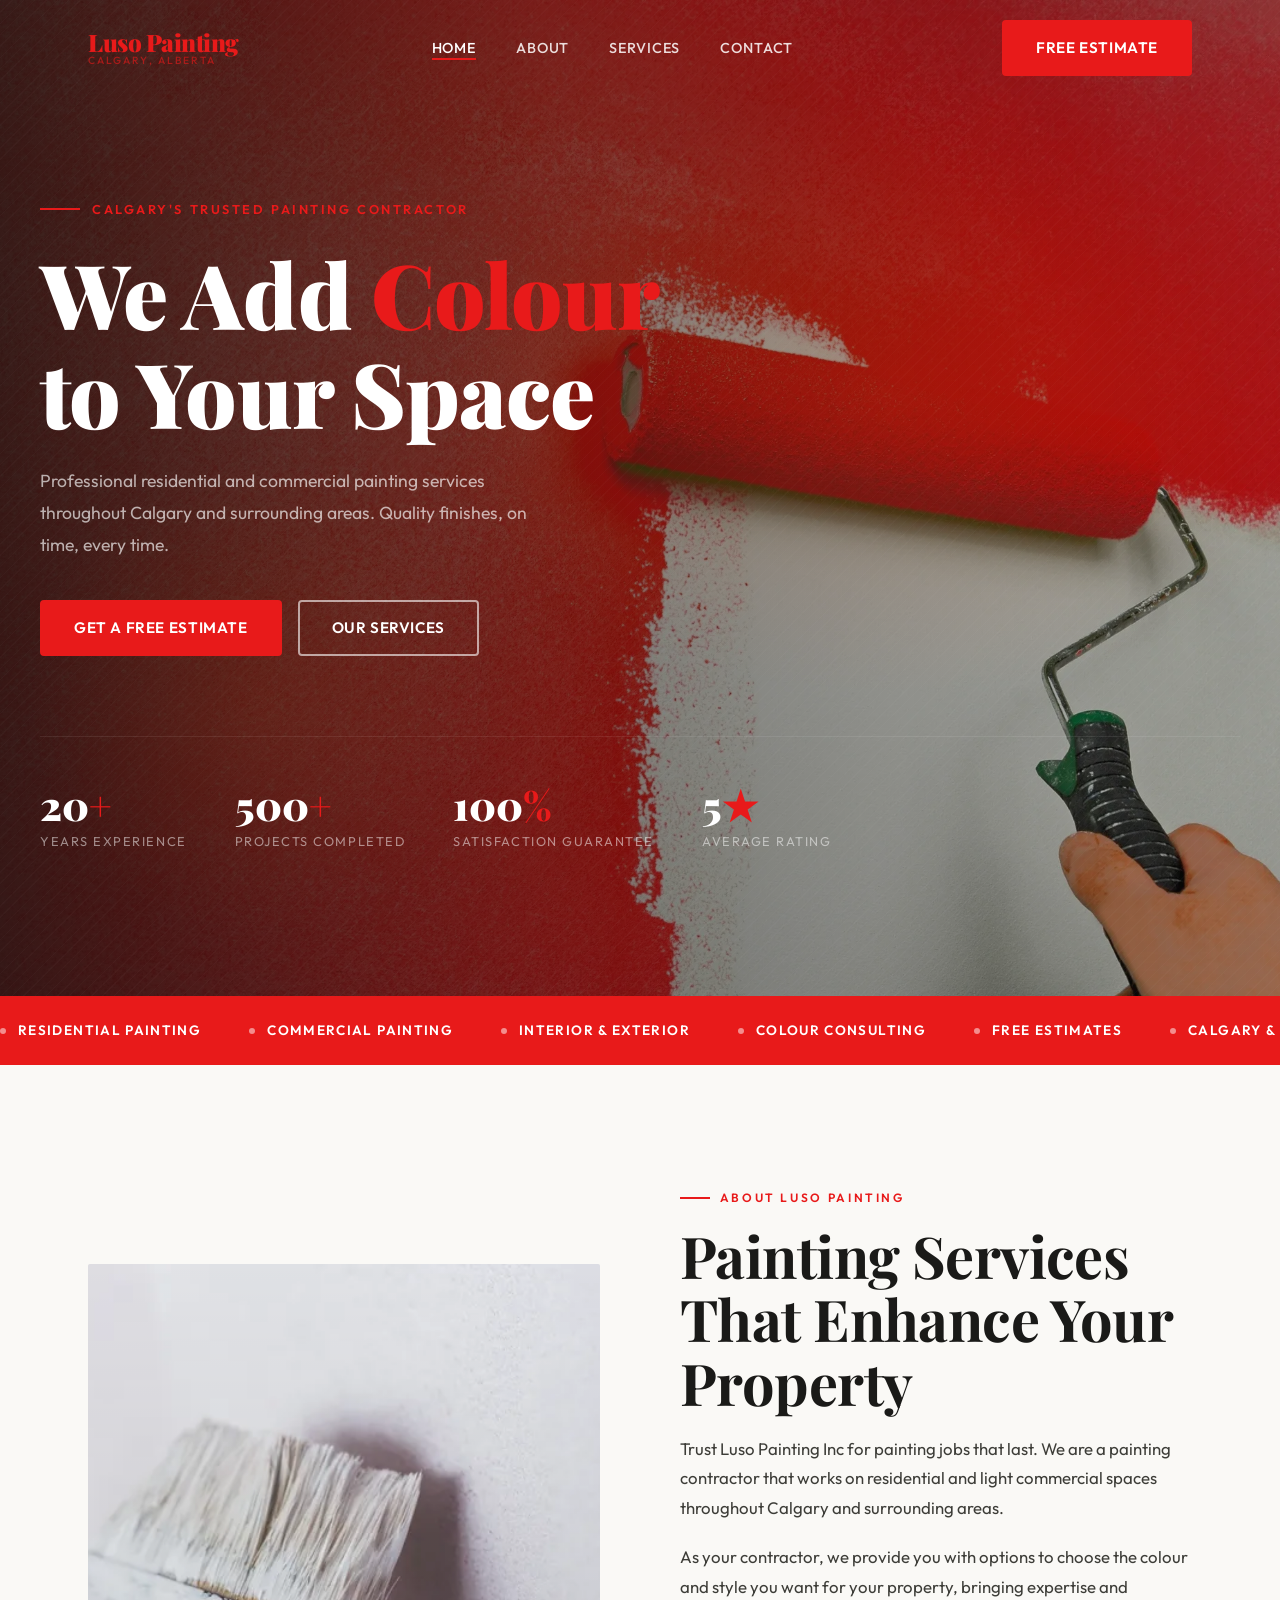
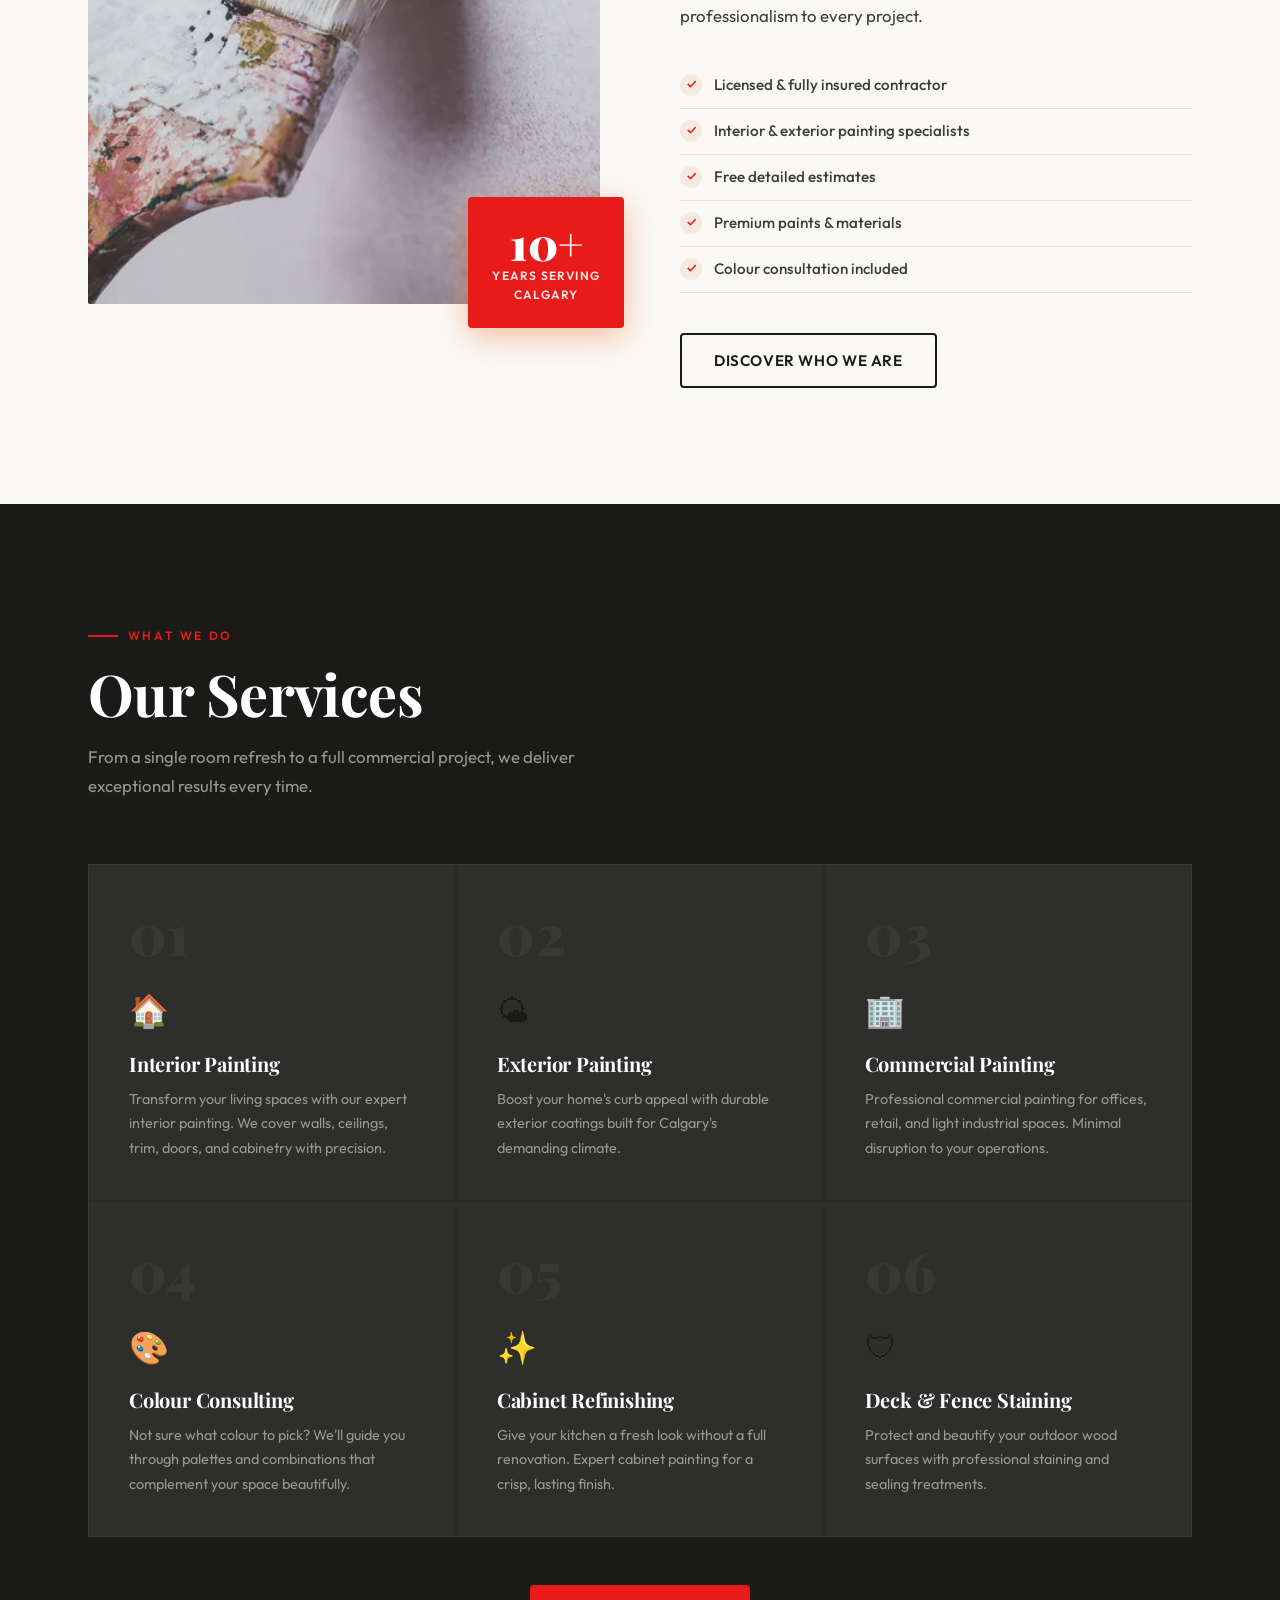
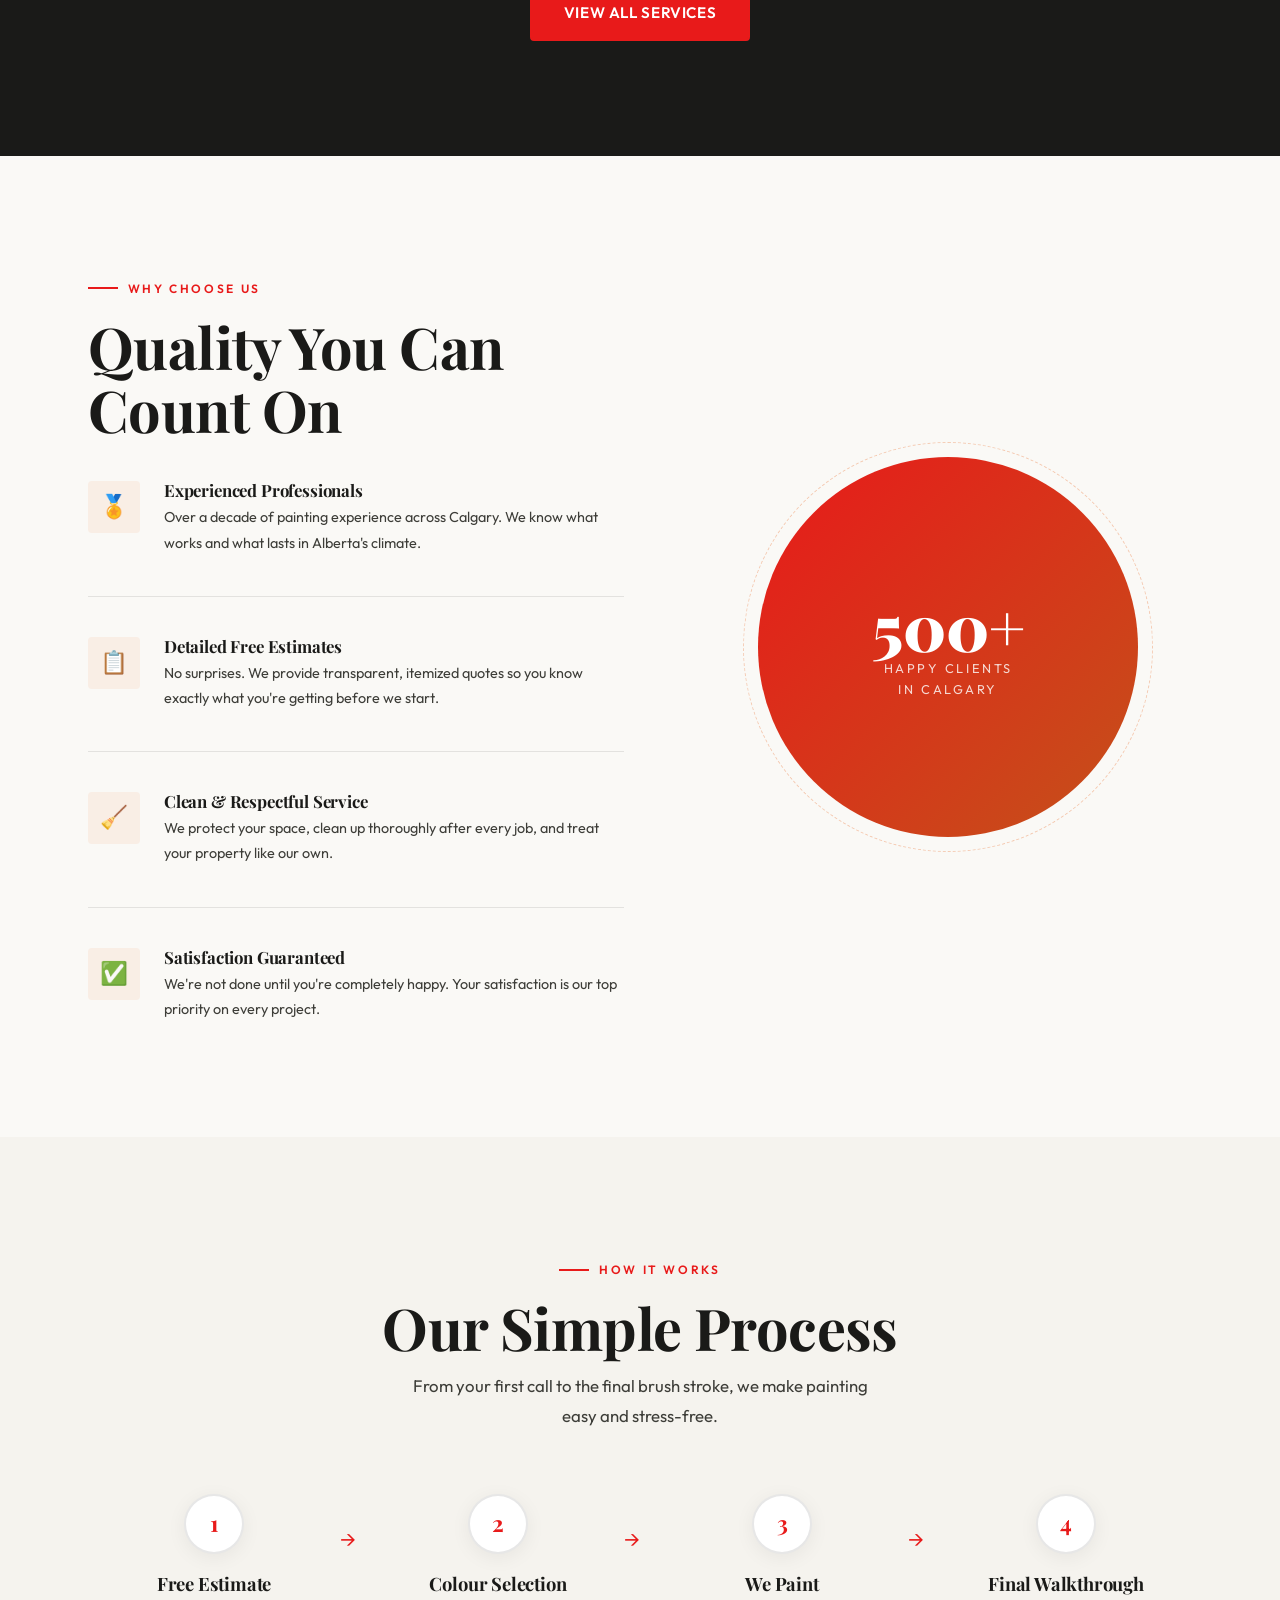
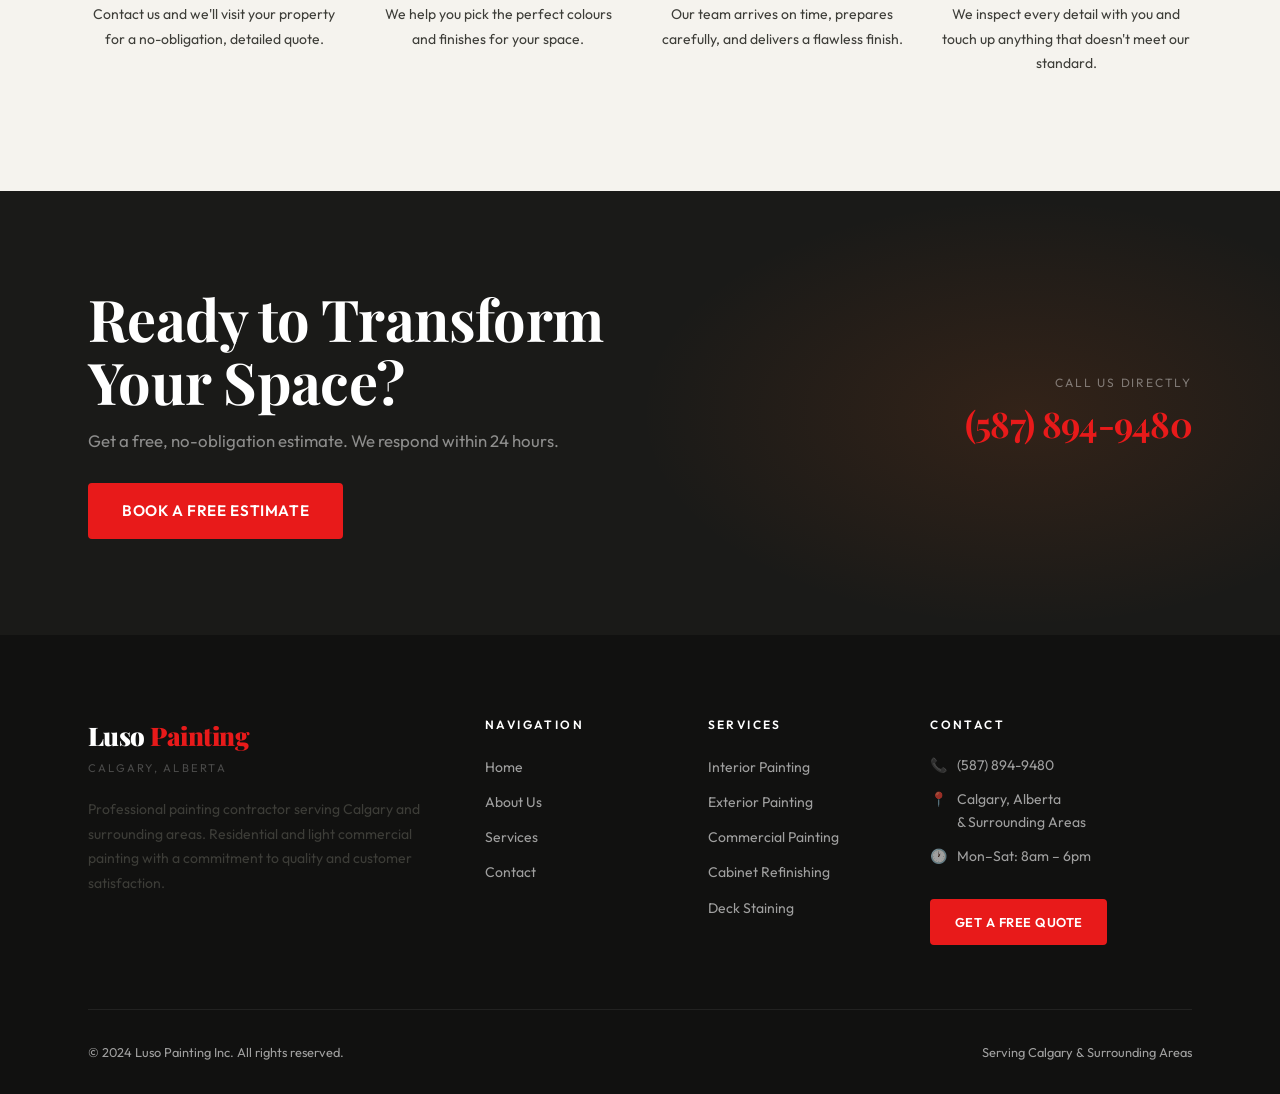
==== index.html @ 0a892cac "Update copy to 20+ years experience." ====
<!DOCTYPE html>
<html lang="en">
<head>
  <meta charset="UTF-8" />
  <meta name="viewport" content="width=device-width, initial-scale=1.0" />
  <title>Luso Painting Inc — Professional Painting Contractor Calgary</title>
  <meta name="description" content="Calgary's trusted painting contractor. Residential & commercial painting services throughout Calgary and surrounding areas. Call (587) 894-9480." />
  <link rel="stylesheet" href="css/style.css" />
  <link rel="preconnect" href="https://fonts.googleapis.com" />
  <link rel="preconnect" href="https://fonts.gstatic.com" crossorigin />
</head>
<body>

  <!-- ====== NAV ====== -->
  <nav class="nav">
    <div class="container">
      <div class="nav__inner">
        <a href="index.html" class="nav__logo">
          <span class="nav__logo-name">Luso<span> Painting</span></span>
          <span class="nav__logo-sub">Calgary, Alberta</span>
        </a>
        <ul class="nav__links">
          <li><a href="index.html" data-page="index.html">Home</a></li>
          <li><a href="about.html" data-page="about.html">About</a></li>
          <li><a href="services.html" data-page="services.html">Services</a></li>
          <li><a href="contact.html" data-page="contact.html">Contact</a></li>
        </ul>
        <a href="contact.html" class="btn btn-primary nav__cta">Free Estimate</a>
        <button class="nav__hamburger" aria-label="Open menu">
          <div class="nav__hamburger-icon">
            <span></span><span></span><span></span>
          </div>
          <span class="nav__hamburger-label">Menu</span>
        </button>
      </div>
    </div>
  </nav>

  <!-- Mobile Menu -->
  <div class="nav__mobile" role="dialog" aria-label="Mobile navigation">
    <a href="index.html">Home</a>
    <a href="about.html">About</a>
    <a href="services.html">Services</a>
    <a href="contact.html">Contact</a>
    <a href="tel:5878949480" class="nav__mobile-phone">(587) 894-9480</a>
  </div>

  <!-- ====== HERO ====== -->
  <section class="hero">
    <div class="hero__bg"></div>
    <div class="hero__content container">
      <p class="hero__eyebrow">Calgary's Trusted Painting Contractor</p>
      <h1 class="hero__title">We Add <em>Colour</em><br>to Your Space</h1>
      <p class="hero__desc">Professional residential and commercial painting services throughout Calgary and surrounding areas. Quality finishes, on time, every time.</p>
      <div class="hero__actions">
        <a href="contact.html" class="btn btn-primary">Get a Free Estimate</a>
        <a href="services.html" class="btn btn-outline-white">Our Services</a>
      </div>
      <div class="hero__stats">
        <div>
          <div class="hero__stat-num">20<span>+</span></div>
          <div class="hero__stat-label">Years Experience</div>
        </div>
        <div>
          <div class="hero__stat-num">500<span>+</span></div>
          <div class="hero__stat-label">Projects Completed</div>
        </div>
        <div>
          <div class="hero__stat-num">100<span>%</span></div>
          <div class="hero__stat-label">Satisfaction Guarantee</div>
        </div>
        <div>
          <div class="hero__stat-num">5<span>★</span></div>
          <div class="hero__stat-label">Average Rating</div>
        </div>
      </div>
    </div>
  </section>

  <!-- ====== TICKER ====== -->
  <div class="intro-strip">
    <div class="intro-strip__track">
      <!-- duplicated for seamless loop -->
      <span class="intro-strip__item"><span class="intro-strip__dot"></span>Residential Painting</span>
      <span class="intro-strip__item"><span class="intro-strip__dot"></span>Commercial Painting</span>
      <span class="intro-strip__item"><span class="intro-strip__dot"></span>Interior & Exterior</span>
      <span class="intro-strip__item"><span class="intro-strip__dot"></span>Colour Consulting</span>
      <span class="intro-strip__item"><span class="intro-strip__dot"></span>Free Estimates</span>
      <span class="intro-strip__item"><span class="intro-strip__dot"></span>Calgary & Area</span>
      <span class="intro-strip__item"><span class="intro-strip__dot"></span>Fully Insured</span>
      <span class="intro-strip__item"><span class="intro-strip__dot"></span>Residential Painting</span>
      <span class="intro-strip__item"><span class="intro-strip__dot"></span>Commercial Painting</span>
      <span class="intro-strip__item"><span class="intro-strip__dot"></span>Interior & Exterior</span>
      <span class="intro-strip__item"><span class="intro-strip__dot"></span>Colour Consulting</span>
      <span class="intro-strip__item"><span class="intro-strip__dot"></span>Free Estimates</span>
      <span class="intro-strip__item"><span class="intro-strip__dot"></span>Calgary & Area</span>
      <span class="intro-strip__item"><span class="intro-strip__dot"></span>Fully Insured</span>
    </div>
  </div>

  <!-- ====== ABOUT INTRO ====== -->
  <section class="section">
    <div class="container">
      <div class="about-grid">
        <div class="about__img-wrap fade-up">
          <div class="about__img about__img--photo">
            <img src="images/paint.webp" alt="Luso Painting work in progress" class="media-photo" />
          </div>
          <div class="about__badge">
            <div class="about__badge-num">10+</div>
            <div class="about__badge-text">Years Serving<br>Calgary</div>
          </div>
        </div>
        <div class="fade-up">
          <p class="section-label">About Luso Painting</p>
          <h2>Painting Services That Enhance Your Property</h2>
          <p style="margin: 1.25rem 0;">Trust Luso Painting Inc for painting jobs that last. We are a painting contractor that works on residential and light commercial spaces throughout Calgary and surrounding areas.</p>
          <p>As your contractor, we provide you with options to choose the colour and style you want for your property, bringing expertise and professionalism to every project.</p>
          <ul class="about__list">
            <li>Licensed & fully insured contractor</li>
            <li>Interior & exterior painting specialists</li>
            <li>Free detailed estimates</li>
            <li>Premium paints & materials</li>
            <li>Colour consultation included</li>
          </ul>
          <a href="about.html" class="btn btn-outline" style="margin-top:0.5rem">Discover Who We Are</a>
        </div>
      </div>
    </div>
  </section>

  <!-- ====== SERVICES ====== -->
  <section class="section services">
    <div class="container">
      <div class="services__header fade-up">
        <p class="section-label" style="color:var(--orange)">What We Do</p>
        <h2>Our Services</h2>
        <p class="p-intro">From a single room refresh to a full commercial project, we deliver exceptional results every time.</p>
      </div>
      <div class="services__grid fade-up">
        <div class="service-card">
          <div class="service-card__num">01</div>
          <span class="service-card__icon">🏠</span>
          <h3>Interior Painting</h3>
          <p>Transform your living spaces with our expert interior painting. We cover walls, ceilings, trim, doors, and cabinetry with precision.</p>
        </div>
        <div class="service-card">
          <div class="service-card__num">02</div>
          <span class="service-card__icon">🌤</span>
          <h3>Exterior Painting</h3>
          <p>Boost your home's curb appeal with durable exterior coatings built for Calgary's demanding climate.</p>
        </div>
        <div class="service-card">
          <div class="service-card__num">03</div>
          <span class="service-card__icon">🏢</span>
          <h3>Commercial Painting</h3>
          <p>Professional commercial painting for offices, retail, and light industrial spaces. Minimal disruption to your operations.</p>
        </div>
        <div class="service-card">
          <div class="service-card__num">04</div>
          <span class="service-card__icon">🎨</span>
          <h3>Colour Consulting</h3>
          <p>Not sure what colour to pick? We'll guide you through palettes and combinations that complement your space beautifully.</p>
        </div>
        <div class="service-card">
          <div class="service-card__num">05</div>
          <span class="service-card__icon">✨</span>
          <h3>Cabinet Refinishing</h3>
          <p>Give your kitchen a fresh look without a full renovation. Expert cabinet painting for a crisp, lasting finish.</p>
        </div>
        <div class="service-card">
          <div class="service-card__num">06</div>
          <span class="service-card__icon">🛡</span>
          <h3>Deck & Fence Staining</h3>
          <p>Protect and beautify your outdoor wood surfaces with professional staining and sealing treatments.</p>
        </div>
      </div>
      <div style="text-align:center;margin-top:3rem;" class="fade-up">
        <a href="services.html" class="btn btn-primary">View All Services</a>
      </div>
    </div>
  </section>

  <!-- ====== WHY US ====== -->
  <section class="section">
    <div class="container">
      <div class="why-grid">
        <div>
          <p class="section-label fade-up">Why Choose Us</p>
          <h2 class="fade-up">Quality You Can Count On</h2>
          <div style="margin-top:2.5rem;">
            <div class="why__feature fade-up">
              <div class="why__icon">🏅</div>
              <div>
                <h4>Experienced Professionals</h4>
                <p>Over a decade of painting experience across Calgary. We know what works and what lasts in Alberta's climate.</p>
              </div>
            </div>
            <div class="why__feature fade-up">
              <div class="why__icon">📋</div>
              <div>
                <h4>Detailed Free Estimates</h4>
                <p>No surprises. We provide transparent, itemized quotes so you know exactly what you're getting before we start.</p>
              </div>
            </div>
            <div class="why__feature fade-up">
              <div class="why__icon">🧹</div>
              <div>
                <h4>Clean & Respectful Service</h4>
                <p>We protect your space, clean up thoroughly after every job, and treat your property like our own.</p>
              </div>
            </div>
            <div class="why__feature fade-up">
              <div class="why__icon">✅</div>
              <div>
                <h4>Satisfaction Guaranteed</h4>
                <p>We're not done until you're completely happy. Your satisfaction is our top priority on every project.</p>
              </div>
            </div>
          </div>
        </div>
        <div class="why__visual fade-up">
          <div class="why__circle">
            <div class="why__circle-inner">
              <div class="big">500+</div>
              <div class="small">Happy Clients<br>in Calgary</div>
            </div>
          </div>
        </div>
      </div>
    </div>
  </section>

  <!-- ====== PROCESS ====== -->
  <section class="section process">
    <div class="container">
      <div style="text-align:center" class="fade-up">
        <p class="section-label" style="justify-content:center">How It Works</p>
        <h2>Our Simple Process</h2>
        <p style="margin-top:0.75rem;max-width:480px;margin-left:auto;margin-right:auto">From your first call to the final brush stroke, we make painting easy and stress-free.</p>
      </div>
      <div class="process__steps">
        <div class="process__step fade-up">
          <div class="process__step-num">1</div>
          <h4>Free Estimate</h4>
          <p>Contact us and we'll visit your property for a no-obligation, detailed quote.</p>
        </div>
        <div class="process__step fade-up">
          <div class="process__step-num">2</div>
          <h4>Colour Selection</h4>
          <p>We help you pick the perfect colours and finishes for your space.</p>
        </div>
        <div class="process__step fade-up">
          <div class="process__step-num">3</div>
          <h4>We Paint</h4>
          <p>Our team arrives on time, prepares carefully, and delivers a flawless finish.</p>
        </div>
        <div class="process__step fade-up">
          <div class="process__step-num">4</div>
          <h4>Final Walkthrough</h4>
          <p>We inspect every detail with you and touch up anything that doesn't meet our standard.</p>
        </div>
      </div>
    </div>
  </section>

  <!-- ====== CTA BAND ====== -->
  <section class="cta-band">
    <div class="container">
      <div class="cta-band__inner">
        <div class="fade-up">
          <h2>Ready to Transform<br>Your Space?</h2>
          <p style="color:rgba(255,255,255,0.5);margin-top:0.75rem;">Get a free, no-obligation estimate. We respond within 24 hours.</p>
          <a href="contact.html" class="btn btn-primary" style="margin-top:1.75rem">Book a Free Estimate</a>
        </div>
        <div class="fade-up" style="text-align:right">
          <a href="tel:5878949480" class="cta-band__phone">
            <small>Call Us Directly</small>
            (587) 894-9480
          </a>
        </div>
      </div>
    </div>
  </section>

  <!-- ====== FOOTER ====== -->
  <footer>
    <div class="container">
      <div class="footer__grid">
        <div>
          <div class="footer__brand-name">Luso<span> Painting</span></div>
          <div class="footer__brand-tag">Calgary, Alberta</div>
          <p class="footer__brand-desc">Professional painting contractor serving Calgary and surrounding areas. Residential and light commercial painting with a commitment to quality and customer satisfaction.</p>
        </div>
        <div class="footer__col">
          <h5>Navigation</h5>
          <ul>
            <li><a href="index.html">Home</a></li>
            <li><a href="about.html">About Us</a></li>
            <li><a href="services.html">Services</a></li>
            <li><a href="contact.html">Contact</a></li>
          </ul>
        </div>
        <div class="footer__col">
          <h5>Services</h5>
          <ul>
            <li><a href="services.html">Interior Painting</a></li>
            <li><a href="services.html">Exterior Painting</a></li>
            <li><a href="services.html">Commercial Painting</a></li>
            <li><a href="services.html">Cabinet Refinishing</a></li>
            <li><a href="services.html">Deck Staining</a></li>
          </ul>
        </div>
        <div class="footer__col">
          <h5>Contact</h5>
          <div class="footer__contact-item">📞 <span>(587) 894-9480</span></div>
          <div class="footer__contact-item">📍 <span>Calgary, Alberta<br>& Surrounding Areas</span></div>
          <div class="footer__contact-item">🕐 <span>Mon–Sat: 8am – 6pm</span></div>
          <a href="contact.html" class="btn btn-primary" style="margin-top:1.25rem;font-size:0.8rem;padding:0.65rem 1.4rem">Get a Free Quote</a>
        </div>
      </div>
      <div class="footer__bottom">
        <span>© 2024 Luso Painting Inc. All rights reserved.</span>
        <span>Serving Calgary & Surrounding Areas</span>
      </div>
    </div>
  </footer>

  <script src="js/main.js"></script>
</body>
</html>
---- css/style.css ----
/* ============================================
   LUSO PAINTING — CSS DESIGN SYSTEM
   ============================================ */

@import url('https://fonts.googleapis.com/css2?family=Playfair+Display:wght@400;700;900&family=Outfit:wght@300;400;500;600&display=swap');

:root {
  --ink: #1a1a18;
  --off-white: #f5f3ee;
  --warm-white: #faf9f6;
  --orange: #e81a1a;
  --orange-dark: #c41a1a;
  --slate: #3d3d38;
  --muted: #7a7a72;
  --border: rgba(26,26,24,0.10);
  --radius: 4px;
  --transition: 0.3s cubic-bezier(0.4,0,0.2,1);
}

*, *::before, *::after { box-sizing: border-box; margin: 0; padding: 0; }

html { scroll-behavior: smooth; font-size: 16px; }

body {
  font-family: 'Outfit', sans-serif;
  background: var(--warm-white);
  color: var(--ink);
  line-height: 1.6;
  overflow-x: hidden;
}

/* ---- TYPOGRAPHY ---- */
h1, h2, h3, h4 {
  font-family: 'Playfair Display', serif;
  line-height: 1.1;
  letter-spacing: -0.01em;
}

h1 { font-size: clamp(2.8rem, 7vw, 6rem); font-weight: 900; }
h2 { font-size: clamp(2rem, 4.5vw, 3.6rem); font-weight: 700; }
h3 { font-size: clamp(1.3rem, 2.5vw, 1.9rem); font-weight: 700; }
h4 { font-size: 1.15rem; font-weight: 700; }

p { font-size: 1.05rem; line-height: 1.75; color: var(--slate); }

a { color: inherit; text-decoration: none; }

img { max-width: 100%; display: block; }

/* ---- LAYOUT ---- */
.container { max-width: 1200px; margin: 0 auto; padding: 0 clamp(1rem, 5vw, 3rem); }
.section { padding: clamp(4rem, 9vw, 8rem) 0; }

/* ---- BUTTONS ---- */
.btn {
  display: inline-flex; align-items: center; gap: 0.5rem;
  padding: 0.85rem 2rem;
  font-family: 'Outfit', sans-serif; font-size: 0.95rem; font-weight: 600;
  letter-spacing: 0.04em; text-transform: uppercase;
  border-radius: var(--radius); cursor: pointer;
  transition: var(--transition); border: 2px solid transparent;
}

.btn-primary {
  background: var(--orange); color: #fff; border-color: var(--orange);
}
.btn-primary:hover { background: var(--orange-dark); border-color: var(--orange-dark); transform: translateY(-2px); box-shadow: 0 8px 24px rgba(232, 26, 26, 0.3); }

.btn-outline {
  background: transparent; color: var(--ink); border-color: var(--ink);
}
.btn-outline:hover { background: var(--ink); color: #fff; transform: translateY(-2px); }

.btn-outline-white {
  background: transparent; color: #fff; border-color: rgba(255,255,255,0.6);
}
.btn-outline-white:hover { background: #fff; color: var(--ink); }

/* ---- NAVIGATION ---- */
.nav {
  position: fixed; top: 0; left: 0; right: 0; z-index: 1000;
  padding: 1.25rem 0;
  transition: var(--transition);
}
.nav.scrolled {
  background: rgba(26,26,24,0.97);
  backdrop-filter: blur(12px);
  padding: 0.85rem 0;
  box-shadow: 0 2px 30px rgba(0,0,0,0.2);
}

.nav__inner {
  display: flex; align-items: center; justify-content: space-between;
}

.nav__logo {
  display: flex; flex-direction: column; line-height: 1;
  color: #fff;
}
.nav__logo-name {
  font-family: 'Playfair Display', serif;
  font-size: 1.5rem; font-weight: 900;
  letter-spacing: -0.02em;
}
.nav__logo-sub {
  font-size: 0.65rem; font-weight: 500; letter-spacing: 0.2em;
  text-transform: uppercase; opacity: 0.6; margin-top: 2px;
}
.nav__logo span { color: var(--orange); }

.nav__links {
  display: flex; align-items: center; gap: 2.5rem; list-style: none;
}
.nav__links a {
  color: rgba(255,255,255,0.85); font-size: 0.9rem; font-weight: 500;
  letter-spacing: 0.06em; text-transform: uppercase;
  transition: var(--transition); position: relative;
}
.nav__links a::after {
  content: ''; position: absolute; bottom: -3px; left: 0; width: 0; height: 2px;
  background: var(--orange); transition: var(--transition);
}
.nav__links a:hover, .nav__links a.active { color: #fff; }
.nav__links a:hover::after, .nav__links a.active::after { width: 100%; }

.nav__cta { margin-left: 1rem; }

/* ── HAMBURGER BUTTON ─────────────────────────────────────────
   Pill-style "MENU" button with animated icon lines               */
.nav__hamburger {
  display: none;
  align-items: center; gap: 10px;
  cursor: pointer; background: none; border: none;
  padding: 8px 14px 8px 10px;
  border-radius: 999px;
  border: 1.5px solid rgba(255,255,255,0.22);
  transition: border-color 0.25s, background 0.25s;
}
.nav__hamburger:hover {
  border-color: rgba(255,255,255,0.55);
  background: rgba(255,255,255,0.06);
}
/* The animated icon part */
.nav__hamburger-icon {
  display: flex; flex-direction: column; gap: 4px;
  width: 18px;
}
.nav__hamburger-icon span {
  display: block; height: 1.5px; background: #fff;
  border-radius: 2px;
  transition: transform 0.35s cubic-bezier(0.16,1,0.3,1),
              opacity   0.25s ease,
              width     0.3s  cubic-bezier(0.16,1,0.3,1);
}
.nav__hamburger-icon span:nth-child(1) { width: 18px; }
.nav__hamburger-icon span:nth-child(2) { width: 12px; }
.nav__hamburger-icon span:nth-child(3) { width: 18px; }
/* "MENU" label */
.nav__hamburger-label {
  font-family: 'Outfit', sans-serif;
  font-size: 0.65rem; font-weight: 700;
  letter-spacing: 0.18em; text-transform: uppercase;
  color: rgba(255,255,255,0.85);
  transition: color 0.2s;
  user-select: none;
}
/* Open state → X */
.nav__hamburger.open .nav__hamburger-icon span:nth-child(1) {
  transform: translateY(5.5px) rotate(45deg); width: 18px;
}
.nav__hamburger.open .nav__hamburger-icon span:nth-child(2) {
  opacity: 0; transform: scaleX(0);
}
.nav__hamburger.open .nav__hamburger-icon span:nth-child(3) {
  transform: translateY(-5.5px) rotate(-45deg); width: 18px;
}
.nav__hamburger.open .nav__hamburger-label { color: var(--orange); }
/* When nav is scrolled, adapt colours */
.nav.scrolled .nav__hamburger { border-color: rgba(0,0,0,0.18); }
.nav.scrolled .nav__hamburger:hover { border-color: var(--orange); background: rgba(232,98,26,0.06); }
.nav.scrolled .nav__hamburger-icon span { background: var(--ink); }
.nav.scrolled .nav__hamburger-label { color: var(--ink); }
.nav.scrolled .nav__hamburger.open .nav__hamburger-icon span { background: var(--orange); }
.nav.scrolled .nav__hamburger.open .nav__hamburger-label { color: var(--orange); }

/* ── MOBILE FULL-SCREEN DRAWER ────────────────────────────────── */
.nav__mobile {
  display: none;
  position: fixed; top: 0; left: 0; right: 0; bottom: 0; z-index: 999;
  background: var(--ink);
  flex-direction: column; justify-content: center;
  padding: 0 clamp(28px, 8vw, 60px);
  /* slide in from right */
  transform: translateX(100%);
  transition: transform 0.45s cubic-bezier(0.16,1,0.3,1);
}
/* We need display:flex to allow transform, so switch approach */
.nav__mobile { display: flex; pointer-events: none; }
.nav__mobile.open { transform: translateX(0); pointer-events: auto; }
.nav__mobile-close {
  position: absolute; top: 1.5rem; right: 1.8rem;
  background: none; border: none; color: rgba(255,255,255,0.45);
  font-size: 1.6rem; cursor: pointer; line-height: 1;
  transition: color 0.2s;
}
.nav__mobile-close:hover { color: #fff; }
/* Decorative rule above links */
.nav__mobile::before {
  content: '';
  position: absolute; top: 0; left: 0; right: 0; height: 3px;
  background: linear-gradient(90deg, var(--orange), transparent);
}
/* Links stacked with generous spacing */
.nav__mobile a {
  color: rgba(255,255,255,0.7);
  font-family: 'Playfair Display', serif;
  font-size: clamp(2.2rem, 8vw, 3.5rem); font-weight: 700;
  line-height: 1.15; padding: 0.55rem 0;
  border-bottom: 1px solid rgba(255,255,255,0.06);
  transition: color 0.2s, padding-left 0.3s cubic-bezier(0.16,1,0.3,1);
}
.nav__mobile a:last-of-type { border-bottom: none; }
.nav__mobile a:hover { color: #fff; padding-left: 8px; }
.nav__mobile a.active { color: var(--orange); }
/* Phone number row at bottom */
.nav__mobile-phone {
  position: absolute; bottom: 2.5rem; left: clamp(28px, 8vw, 60px);
  font-size: 0.78rem !important; font-family: 'Outfit', sans-serif !important;
  font-weight: 600 !important; letter-spacing: 0.14em;
  color: rgba(255,255,255,0.35) !important;
  text-transform: uppercase;
}
/* CTA inside drawer */
.nav__mobile .btn { margin-top: 2rem; align-self: flex-start; }

/* ---- HERO ---- */
.hero {
  min-height: 100vh; position: relative;
  display: flex; align-items: flex-end;
  overflow: hidden;
}
.hero__bg {
  position: absolute; inset: 0;
  background:
    linear-gradient(90deg, rgba(18,18,16,0.84) 0%, rgba(18,18,16,0.56) 42%, rgba(18,18,16,0.30) 100%),
    url('../images/front.webp') center/cover no-repeat;
}
.hero__bg::after {
  content: '';
  position: absolute; inset: 0;
  background: 
    radial-gradient(ellipse 60% 50% at 70% 40%, rgba(232,98,26,0.15) 0%, transparent 60%),
    radial-gradient(ellipse 30% 40% at 20% 70%, rgba(232,98,26,0.08) 0%, transparent 60%);
}

/* Diagonal stripe texture */
.hero__bg::before {
  content: '';
  position: absolute; inset: 0;
  background-image: repeating-linear-gradient(
    -45deg,
    rgba(255,255,255,0.02) 0px, rgba(255,255,255,0.02) 1px,
    transparent 1px, transparent 8px
  );
}

.hero__content {
  position: relative; z-index: 2;
  padding: 12rem 0 6rem;
  width: 100%;
}

.hero__eyebrow {
  display: inline-flex; align-items: center; gap: 0.75rem;
  font-size: 0.8rem; font-weight: 600; letter-spacing: 0.2em;
  text-transform: uppercase; color: var(--orange);
  margin-bottom: 1.5rem;
}
.hero__eyebrow::before {
  content: ''; display: block; width: 40px; height: 2px; background: var(--orange);
}

.hero__title {
  color: #fff; max-width: 800px;
  margin-bottom: 1.5rem;
}
.hero__title em {
  font-style: normal; color: var(--orange);
}

.hero__desc {
  color: rgba(255,255,255,0.65); max-width: 520px;
  font-size: 1.1rem; line-height: 1.8;
  margin-bottom: 2.5rem;
}

.hero__actions { display: flex; gap: 1rem; flex-wrap: wrap; }

.hero__stats {
  display: flex; gap: 3rem; margin-top: 5rem;
  padding-top: 3rem; padding-bottom: 3rem; border-top: 1px solid rgba(255,255,255,0.08);
  flex-wrap: wrap;
}
.hero__stat-num {
  font-family: 'Playfair Display', serif;
  font-size: 2.5rem; font-weight: 900; color: #fff; line-height: 1;
}
.hero__stat-num span { color: var(--orange); }
.hero__stat-label {
  font-size: 0.8rem; letter-spacing: 0.12em; text-transform: uppercase;
  color: rgba(255,255,255,0.5); margin-top: 0.4rem;
}

/* ---- SECTION LABELS ---- */
.section-label {
  display: inline-flex; align-items: center; gap: 0.6rem;
  font-size: 0.75rem; font-weight: 600; letter-spacing: 0.22em;
  text-transform: uppercase; color: var(--orange);
  margin-bottom: 1rem;
}
.section-label::before {
  content: ''; display: block; width: 30px; height: 2px; background: var(--orange);
}

/* ---- INTRO STRIP ---- */
.intro-strip {
  background: var(--orange);
  padding: 1.5rem 0;
  overflow: hidden;
}
.intro-strip__track {
  display: flex; gap: 3rem; align-items: center;
  animation: ticker 25s linear infinite;
  white-space: nowrap;
}
.intro-strip__item {
  display: inline-flex; align-items: center; gap: 0.75rem;
  color: #fff; font-size: 0.85rem; font-weight: 600; letter-spacing: 0.1em;
  text-transform: uppercase; flex-shrink: 0;
}
.intro-strip__dot { width: 6px; height: 6px; background: rgba(255,255,255,0.5); border-radius: 50%; flex-shrink: 0; }
@keyframes ticker { from { transform: translateX(0); } to { transform: translateX(-50%); } }

/* ---- ABOUT SECTION ---- */
.about-grid {
  display: grid; grid-template-columns: 1fr 1fr; gap: 5rem; align-items: center;
}
.about__img-wrap {
  position: relative;
}
.about__img {
  width: 100%; aspect-ratio: 4/5;
  background: linear-gradient(135deg, #2a2926 0%, #1a1a18 100%);
  border-radius: 2px; overflow: hidden;
  position: relative;
}
.about__img-placeholder {
  width: 100%; height: 100%;
  background: 
    linear-gradient(160deg, rgba(232,98,26,0.12) 0%, rgba(26,26,24,0.95) 60%),
    repeating-linear-gradient(-45deg, rgba(255,255,255,0.03) 0px, rgba(255,255,255,0.03) 1px, transparent 1px, transparent 12px);
  display: flex; align-items: center; justify-content: center;
}
.about__img-icon { font-size: 6rem; opacity: 0.12; filter: grayscale(1); }
.about__badge {
  position: absolute; bottom: -1.5rem; right: -1.5rem;
  background: var(--orange); color: #fff; padding: 1.5rem;
  text-align: center; border-radius: var(--radius);
  box-shadow: 0 8px 32px rgba(232,98,26,0.4);
}
.about__badge-num {
  font-family: 'Playfair Display', serif;
  font-size: 2.8rem; font-weight: 900; line-height: 1;
}
.about__badge-text { font-size: 0.75rem; font-weight: 600; letter-spacing: 0.1em; text-transform: uppercase; opacity: 0.9; }

.about__list { list-style: none; margin: 2rem 0; }
.about__list li {
  display: flex; align-items: center; gap: 0.75rem;
  padding: 0.65rem 0; border-bottom: 1px solid var(--border);
  font-size: 0.95rem; font-weight: 500; color: var(--slate);
}
.about__list li::before {
  content: '✓'; display: inline-flex; align-items: center; justify-content: center;
  width: 22px; height: 22px; background: rgba(232,98,26,0.1);
  color: var(--orange); border-radius: 50%; font-size: 0.7rem; font-weight: 700; flex-shrink: 0;
}

/* ---- SERVICES ---- */
.services { background: var(--ink); }
.services .section-label { }
.services h2 { color: #fff; }
.services .p-intro { color: rgba(255,255,255,0.55); max-width: 560px; margin-top: 1rem; }

.services__header { margin-bottom: 4rem; }

.services__grid {
  display: grid; grid-template-columns: repeat(3, 1fr); gap: 1.5px;
  background: rgba(255,255,255,0.07);
  border: 1.5px solid rgba(255,255,255,0.07);
}

.service-card {
  background: rgba(255,255,255,0.02);
  padding: 2.5rem;
  transition: var(--transition);
  position: relative; overflow: hidden;
  cursor: default;
}
.service-card::before {
  content: '';
  position: absolute; top: 0; left: 0; right: 0; height: 3px;
  background: var(--orange); transform: scaleX(0);
  transition: var(--transition); transform-origin: left;
}
.service-card:hover { background: rgba(232,98,26,0.06); }
.service-card:hover::before { transform: scaleX(1); }

.service-card__num {
  font-family: 'Playfair Display', serif;
  font-size: 3.5rem; font-weight: 900; color: rgba(255,255,255,0.05);
  line-height: 1; margin-bottom: 1.5rem;
}
.service-card__icon { font-size: 2rem; margin-bottom: 1rem; display: block; }
.service-card h3 { color: #fff; font-size: 1.25rem; margin-bottom: 0.75rem; }
.service-card p { color: rgba(255,255,255,0.5); font-size: 0.9rem; line-height: 1.7; }

/* ---- WHY CHOOSE US ---- */
.why-grid {
  display: grid; grid-template-columns: 1.1fr 1fr; gap: 5rem; align-items: center;
}
.why__feature {
  display: flex; gap: 1.5rem; margin-bottom: 2.5rem;
  padding-bottom: 2.5rem; border-bottom: 1px solid var(--border);
}
.why__feature:last-child { border-bottom: none; margin-bottom: 0; padding-bottom: 0; }
.why__icon {
  width: 52px; height: 52px; flex-shrink: 0;
  background: rgba(232,98,26,0.08); border-radius: var(--radius);
  display: flex; align-items: center; justify-content: center;
  font-size: 1.4rem;
}
.why__feature h4 { margin-bottom: 0.35rem; font-size: 1.05rem; }
.why__feature p { font-size: 0.9rem; }

.why__visual {
  position: relative; display: flex; align-items: center; justify-content: center;
}
.why__circle {
  width: 380px; height: 380px; border-radius: 50%;
  background: linear-gradient(135deg, var(--orange) 0%, #c4511a 100%);
  display: flex; align-items: center; justify-content: center;
  position: relative;
}
.why__circle::before {
  content: ''; position: absolute; inset: -15px;
  border-radius: 50%; border: 1px dashed rgba(232,98,26,0.3);
}
.why__circle-inner { text-align: center; color: #fff; }
.why__circle-inner .big { font-family: 'Playfair Display', serif; font-size: 4rem; font-weight: 900; line-height: 1; }
.why__circle-inner .small { font-size: 0.8rem; letter-spacing: 0.2em; text-transform: uppercase; opacity: 0.8; }

/* ---- PROCESS ---- */
.process { background: var(--off-white); }
.process__steps {
  display: grid; grid-template-columns: repeat(4, 1fr); gap: 2rem; margin-top: 4rem;
}
.process__step { text-align: center; position: relative; }
.process__step:not(:last-child)::after {
  content: '→';
  position: absolute; right: -1rem; top: 1.6rem;
  color: var(--orange); font-size: 1.5rem; font-weight: 300;
}
.process__step-num {
  width: 60px; height: 60px; border-radius: 50%;
  background: #fff; border: 2px solid var(--border);
  display: flex; align-items: center; justify-content: center;
  font-family: 'Playfair Display', serif; font-size: 1.4rem; font-weight: 700;
  margin: 0 auto 1.25rem; color: var(--orange);
  box-shadow: 0 4px 20px rgba(0,0,0,0.06);
}
.process__step h4 { margin-bottom: 0.5rem; }
.process__step p { font-size: 0.875rem; }

/* ---- CTA BAND ---- */
.cta-band {
  background: var(--ink); padding: 6rem 0;
  position: relative; overflow: hidden;
}
.cta-band::before {
  content: ''; position: absolute; inset: 0;
  background: radial-gradient(ellipse 50% 80% at 80% 50%, rgba(232,98,26,0.12) 0%, transparent 60%);
}
.cta-band__inner {
  position: relative; z-index: 1;
  display: flex; align-items: center; justify-content: space-between; gap: 3rem;
  flex-wrap: wrap;
}
.cta-band h2 { color: #fff; max-width: 550px; }
.cta-band__phone {
  font-family: 'Playfair Display', serif;
  font-size: 2.2rem; font-weight: 700; color: var(--orange);
  letter-spacing: -0.02em;
}
.cta-band__phone small {
  display: block; font-family: 'Outfit', sans-serif;
  font-size: 0.75rem; letter-spacing: 0.15em; text-transform: uppercase;
  color: rgba(255,255,255,0.4); font-weight: 400; margin-bottom: 0.25rem;
}

/* ---- FOOTER ---- */
footer {
  background: #111110; color: rgba(255,255,255,0.6);
  padding: 5rem 0 2rem;
}
.footer__grid {
  display: grid; grid-template-columns: 2fr 1fr 1fr 1.5fr; gap: 3rem;
  margin-bottom: 4rem;
}
.footer__brand-name {
  font-family: 'Playfair Display', serif; font-size: 1.6rem; font-weight: 900;
  color: #fff; letter-spacing: -0.02em; margin-bottom: 0.25rem;
}
.footer__brand-name span { color: var(--orange); }
.footer__brand-tag { font-size: 0.7rem; letter-spacing: 0.2em; text-transform: uppercase; opacity: 0.4; }
.footer__brand-desc { margin-top: 1.25rem; font-size: 0.875rem; line-height: 1.75; }

.footer__col h5 {
  color: #fff; font-family: 'Outfit', sans-serif; font-size: 0.75rem;
  letter-spacing: 0.2em; text-transform: uppercase; font-weight: 600;
  margin-bottom: 1.25rem;
}
.footer__col ul { list-style: none; }
.footer__col ul li { margin-bottom: 0.6rem; }
.footer__col ul a {
  font-size: 0.875rem; transition: var(--transition);
}
.footer__col ul a:hover { color: #fff; }

.footer__contact-item {
  display: flex; align-items: flex-start; gap: 0.6rem;
  font-size: 0.875rem; margin-bottom: 0.75rem;
}

.footer__bottom {
  display: flex; align-items: center; justify-content: space-between;
  padding-top: 2rem; border-top: 1px solid rgba(255,255,255,0.07);
  font-size: 0.8rem; flex-wrap: wrap; gap: 1rem;
}

/* ---- PAGE HERO (inner pages) ---- */
.page-hero {
  background: var(--ink); padding: 10rem 0 5rem;
  position: relative; overflow: hidden;
}
.page-hero::before {
  content: '';
  position: absolute; inset: 0;
  background: radial-gradient(ellipse 40% 60% at 70% 50%, rgba(232,98,26,0.1) 0%, transparent 60%);
}
.page-hero__inner { position: relative; z-index: 1; }
.page-hero .section-label { }
.page-hero h1 { color: #fff; font-size: clamp(2.5rem, 6vw, 4.5rem); margin-top: 0.5rem; }
.page-hero p { color: rgba(255,255,255,0.55); max-width: 520px; margin-top: 1rem; font-size: 1.1rem; }

/* ---- ABOUT PAGE ---- */
.values-grid {
  display: grid; grid-template-columns: repeat(2, 1fr); gap: 2rem; margin-top: 4rem;
}
.value-card {
  padding: 2.5rem; border: 1px solid var(--border); border-radius: var(--radius);
  transition: var(--transition);
}
.value-card:hover { border-color: var(--orange); box-shadow: 0 4px 20px rgba(232,98,26,0.08); }
.value-card__icon { font-size: 2rem; margin-bottom: 1rem; }
.value-card h4 { margin-bottom: 0.5rem; }

.team-section { background: var(--off-white); }

/* ---- SERVICES PAGE ---- */
.service-list { margin-top: 4rem; }
.service-item {
  display: grid; grid-template-columns: 80px 1fr auto; gap: 2rem; align-items: start;
  padding: 2.5rem 0; border-bottom: 1px solid var(--border);
}
.service-item:first-child { border-top: 1px solid var(--border); }
.service-item__num {
  font-family: 'Playfair Display', serif; font-size: 2.5rem; font-weight: 900;
  color: var(--border); line-height: 1;
}
.service-item h3 { margin-bottom: 0.5rem; font-size: 1.5rem; }
.service-item p { font-size: 0.95rem; color: var(--muted); max-width: 520px; }
.service-item__tags { display: flex; flex-wrap: wrap; gap: 0.5rem; margin-top: 1rem; }
.tag {
  padding: 0.3rem 0.8rem; background: rgba(232,98,26,0.08);
  color: var(--orange); font-size: 0.75rem; font-weight: 600;
  letter-spacing: 0.05em; border-radius: 99px; text-transform: uppercase;
}

/* ---- CONTACT PAGE ---- */
.contact-grid {
  display: grid; grid-template-columns: 1fr 1.3fr; gap: 5rem; align-items: start;
}
.contact-info__item {
  display: flex; gap: 1.25rem; margin-bottom: 2.5rem;
  padding-bottom: 2.5rem; border-bottom: 1px solid var(--border);
}
.contact-info__item:last-child { border-bottom: none; }
.contact-info__icon {
  width: 50px; height: 50px; flex-shrink: 0;
  background: rgba(232,98,26,0.08); border-radius: var(--radius);
  display: flex; align-items: center; justify-content: center;
  font-size: 1.25rem;
}
.contact-info__label {
  font-size: 0.75rem; font-weight: 600; letter-spacing: 0.15em;
  text-transform: uppercase; color: var(--orange); margin-bottom: 0.25rem;
}
.contact-info__value { font-weight: 500; color: var(--ink); }

/* FORM */
.contact-form { background: #fff; padding: 3rem; border-radius: var(--radius); box-shadow: 0 4px 40px rgba(0,0,0,0.06); }
.form-row { display: grid; grid-template-columns: 1fr 1fr; gap: 1.25rem; }
.form-group { margin-bottom: 1.25rem; }
.form-group label {
  display: block; font-size: 0.8rem; font-weight: 600;
  letter-spacing: 0.1em; text-transform: uppercase; color: var(--slate);
  margin-bottom: 0.5rem;
}
.form-group input,
.form-group select,
.form-group textarea {
  width: 100%; padding: 0.85rem 1rem;
  border: 1.5px solid var(--border); border-radius: var(--radius);
  font-family: 'Outfit', sans-serif; font-size: 0.95rem; color: var(--ink);
  background: var(--warm-white); outline: none;
  transition: var(--transition);
}
.form-group input:focus,
.form-group select:focus,
.form-group textarea:focus { border-color: var(--orange); box-shadow: 0 0 0 3px rgba(232,98,26,0.1); }
.form-group textarea { resize: vertical; min-height: 130px; }

/* ---- GALLERY GRID ---- */
.gallery-grid {
  display: grid; grid-template-columns: repeat(3, 1fr); gap: 1.5rem; margin-top: 3rem;
}
.gallery-item {
  aspect-ratio: 4/3;
  background: linear-gradient(135deg, #2a2926 0%, #1a1a18 100%);
  border-radius: var(--radius); overflow: hidden; position: relative;
  transition: var(--transition); cursor: pointer;
}
.gallery-item:hover { transform: scale(1.02); box-shadow: 0 12px 40px rgba(0,0,0,0.2); }
.gallery-item:nth-child(1) { grid-column: span 2; }
.gallery-item:nth-child(5) { grid-column: span 2; }
.gallery-placeholder {
  width: 100%; height: 100%;
  background: 
    linear-gradient(160deg, rgba(232,98,26,0.08) 0%, rgba(26,26,24,0.9) 100%),
    repeating-linear-gradient(-45deg, rgba(255,255,255,0.025) 0px, rgba(255,255,255,0.025) 1px, transparent 1px, transparent 14px);
  display: flex; align-items: center; justify-content: center; flex-direction: column; gap: 0.5rem;
}
.gallery-label {
  position: absolute; bottom: 1rem; left: 1rem;
  background: rgba(0,0,0,0.7); color: #fff;
  padding: 0.35rem 0.75rem; border-radius: 2px;
  font-size: 0.75rem; font-weight: 600; letter-spacing: 0.1em; text-transform: uppercase;
  backdrop-filter: blur(4px);
}

/* ---- RESPONSIVE ---- */
@media (max-width: 1024px) {
  .services__grid { grid-template-columns: repeat(2, 1fr); }
  .footer__grid { grid-template-columns: 1fr 1fr; }
  .why-grid { gap: 3rem; }
  .why__circle { width: 300px; height: 300px; }
  .why__circle-inner .big { font-size: 3rem; }
}

@media (max-width: 768px) {
  /* ── MOBILE PADDING FIXES ─────────────────────────────────── */
  .container { padding: 0 20px; }
  .section { padding: clamp(3rem, 8vw, 5rem) 0; }

  /* ── NAV ──────────────────────────────────────────────────── */
  .nav { padding: 0.8rem 0; }
  .nav__inner {
    align-items: flex-start;
    gap: 0.9rem;
  }
  .nav__links, .nav__cta { display: none; }
  .nav__hamburger {
    display: flex;
    flex-shrink: 0;
    margin-top: 0.15rem;
  }
  .nav__logo {
    flex: 1 1 auto;
    min-width: 0;
    max-width: calc(100% - 130px);
  }
  .nav__logo-name {
    font-size: 2rem;
    line-height: 0.9;
    letter-spacing: -0.04em;
  }
  .nav__logo-sub {
    font-size: 0.58rem;
    letter-spacing: 0.18em;
    margin-top: 0.35rem;
  }

  .hero__content {
    padding-top: 10.5rem;
    padding-bottom: 4rem;
  }
  .hero__eyebrow {
    font-size: 0.7rem;
    letter-spacing: 0.16em;
    margin-bottom: 1rem;
  }
  .hero__title {
    max-width: 12ch;
  }

  .about-grid, .why-grid, .contact-grid { grid-template-columns: 1fr; }
  .about__badge { right: 0; bottom: -1rem; }
  .why__visual { display: none; }
  .process__steps { grid-template-columns: repeat(2, 1fr); }
  .process__step::after { display: none; }
  .services__grid { grid-template-columns: 1fr; }
  .footer__grid { grid-template-columns: 1fr; gap: 2.5rem; }
  .form-row { grid-template-columns: 1fr; }
  .cta-band__inner { flex-direction: column; }
  .values-grid { grid-template-columns: 1fr; }
  .gallery-grid { grid-template-columns: 1fr 1fr; }
  .gallery-item:nth-child(1) { grid-column: span 1; }
  .gallery-item:nth-child(5) { grid-column: span 1; }
  .service-item { grid-template-columns: 50px 1fr; gap: 1.25rem; }
  .service-item__cta { grid-column: 2; }
  .hero__stats { gap: 2rem; }
}

@media (max-width: 480px) {
  .container { padding: 0 16px; }
  .nav { padding: 0.7rem 0; }
  .nav__inner { gap: 0.75rem; }
  .nav__logo { max-width: calc(100% - 118px); }
  .nav__logo-name { font-size: 1.58rem; }
  .nav__logo-sub { font-size: 0.54rem; letter-spacing: 0.14em; }
  .nav__hamburger { padding: 8px 12px 8px 10px; }
  .nav__hamburger-label { font-size: 0.58rem; letter-spacing: 0.14em; }
  .hero__content { padding-top: 9.5rem; }
  .hero__eyebrow::before { width: 24px; }
  .process__steps { grid-template-columns: 1fr; }
  .hero__actions { flex-direction: column; }
  .hero__actions .btn { width: fit-content; }
  .gallery-grid { grid-template-columns: 1fr; }
  .contact-form { padding: 1.75rem; }
  .footer__bottom { flex-direction: column; text-align: center; }
}

/* ---- FADE-IN ANIMATION ---- */
.fade-up {
  opacity: 0; transform: translateY(30px);
  transition: opacity 0.6s ease, transform 0.6s ease;
}
.fade-up.visible { opacity: 1; transform: translateY(0); }

/* Active page indicator */
.nav__links a[data-page].active::after { width: 100%; }


/* ---- IMAGE HELPERS ---- */
.media-photo,
.gallery-photo {
  width: 100%;
  height: 100%;
  display: block;
  object-fit: cover;
}

.about__img--photo::after {
  content: '';
  position: absolute;
  inset: 0;
  background: linear-gradient(180deg, rgba(0,0,0,0.04) 0%, rgba(0,0,0,0.16) 100%);
  pointer-events: none;
}
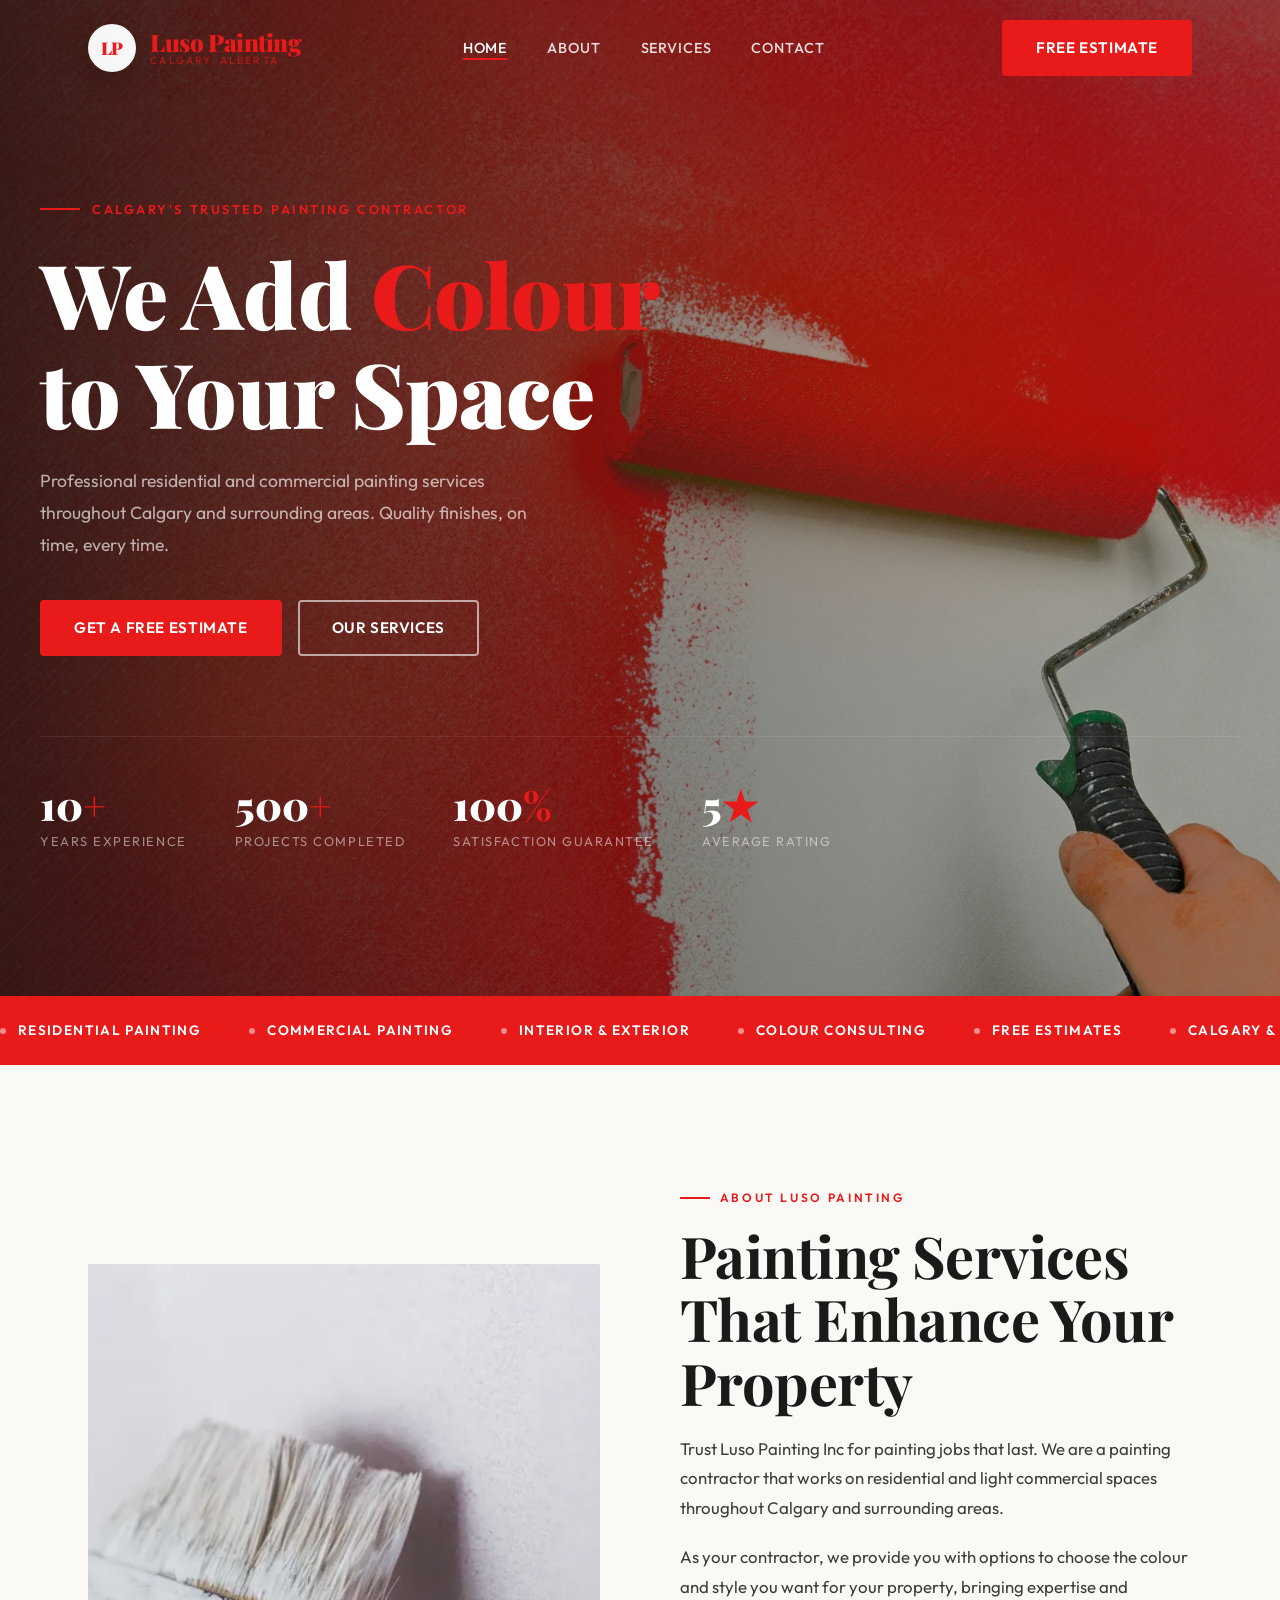
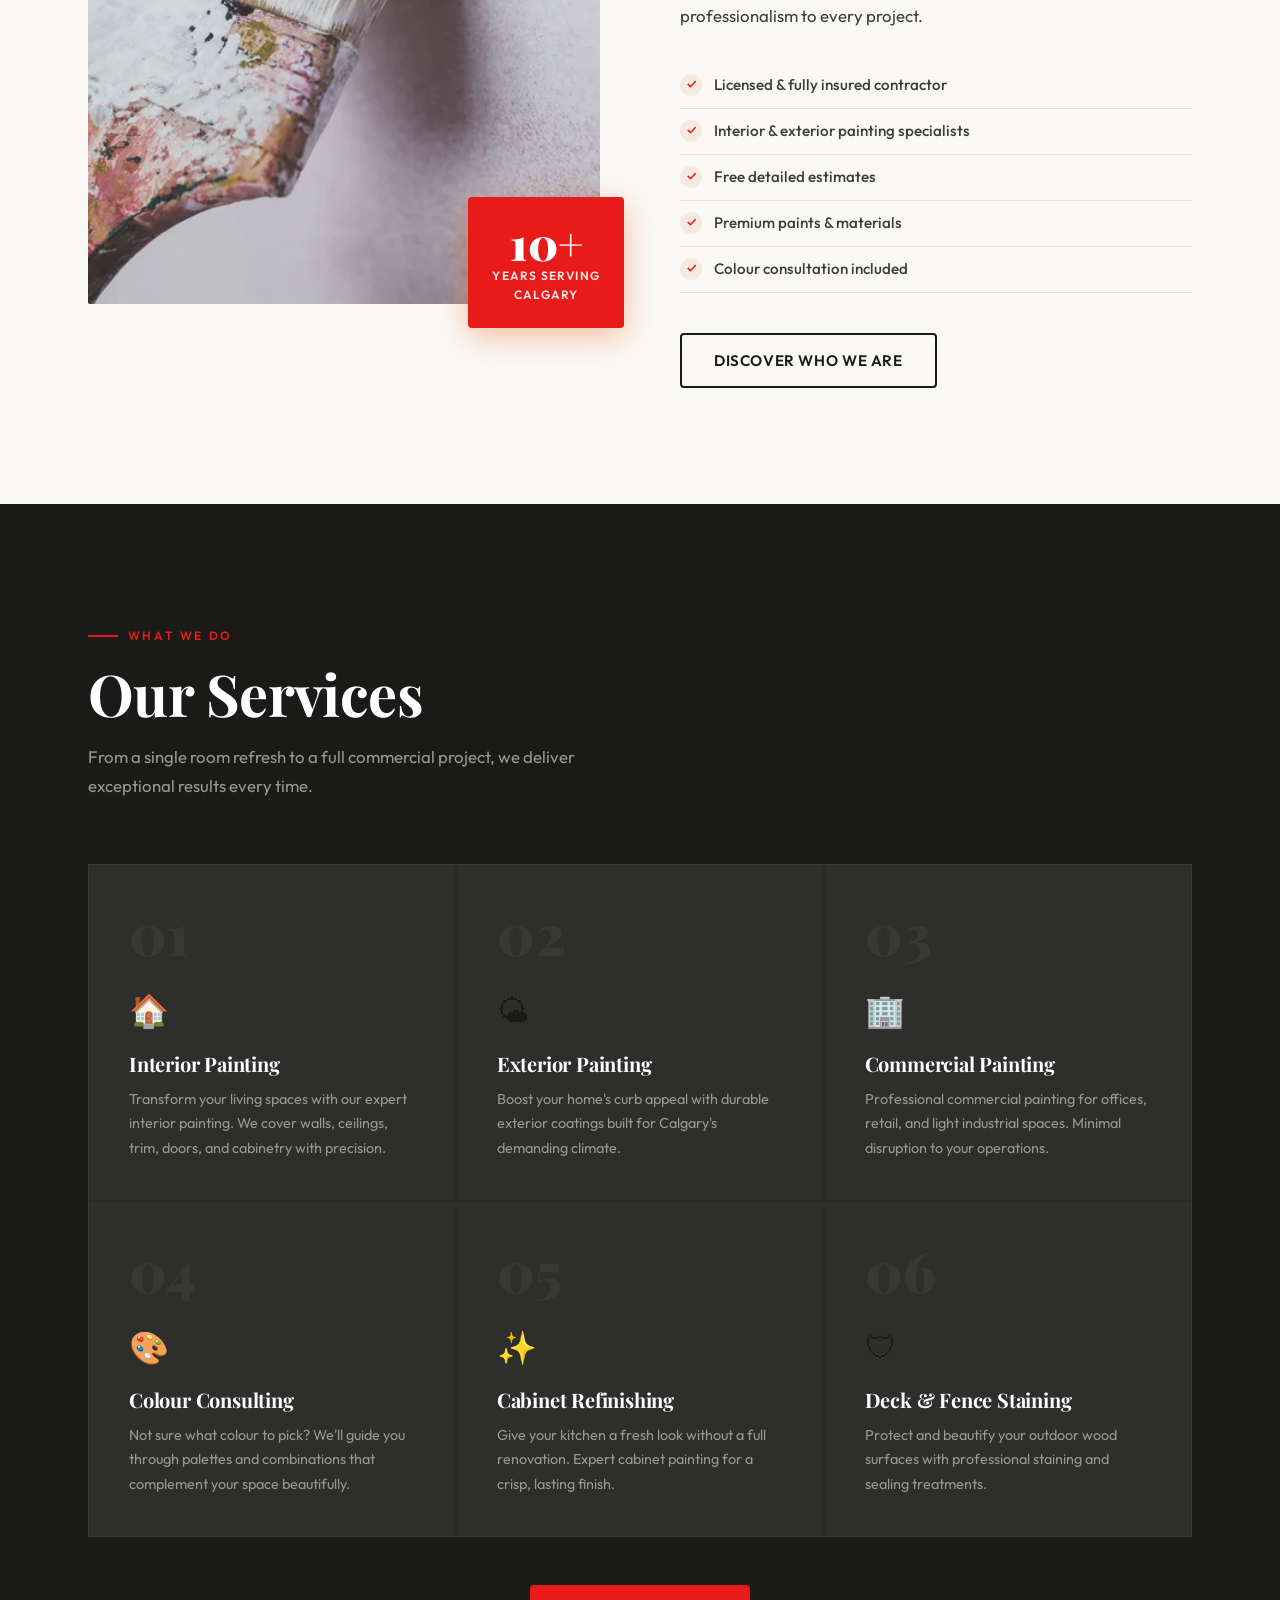
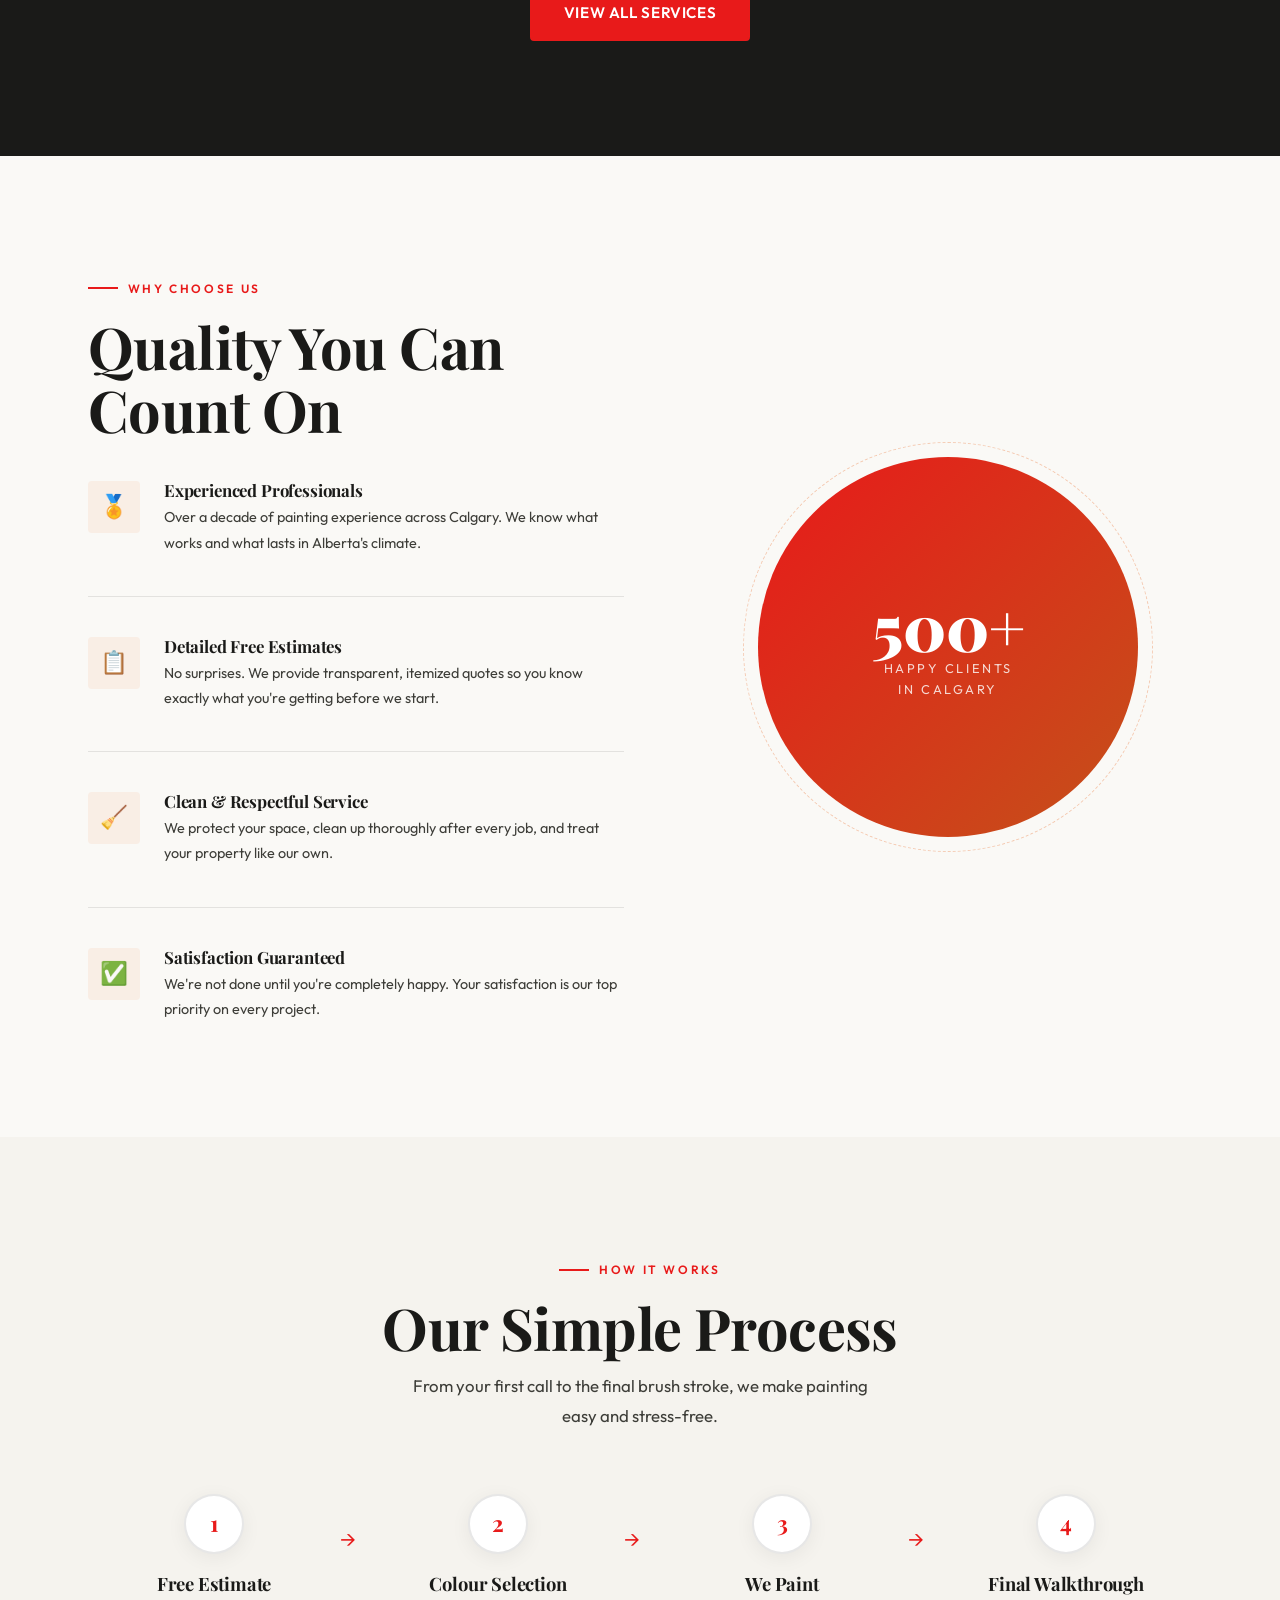
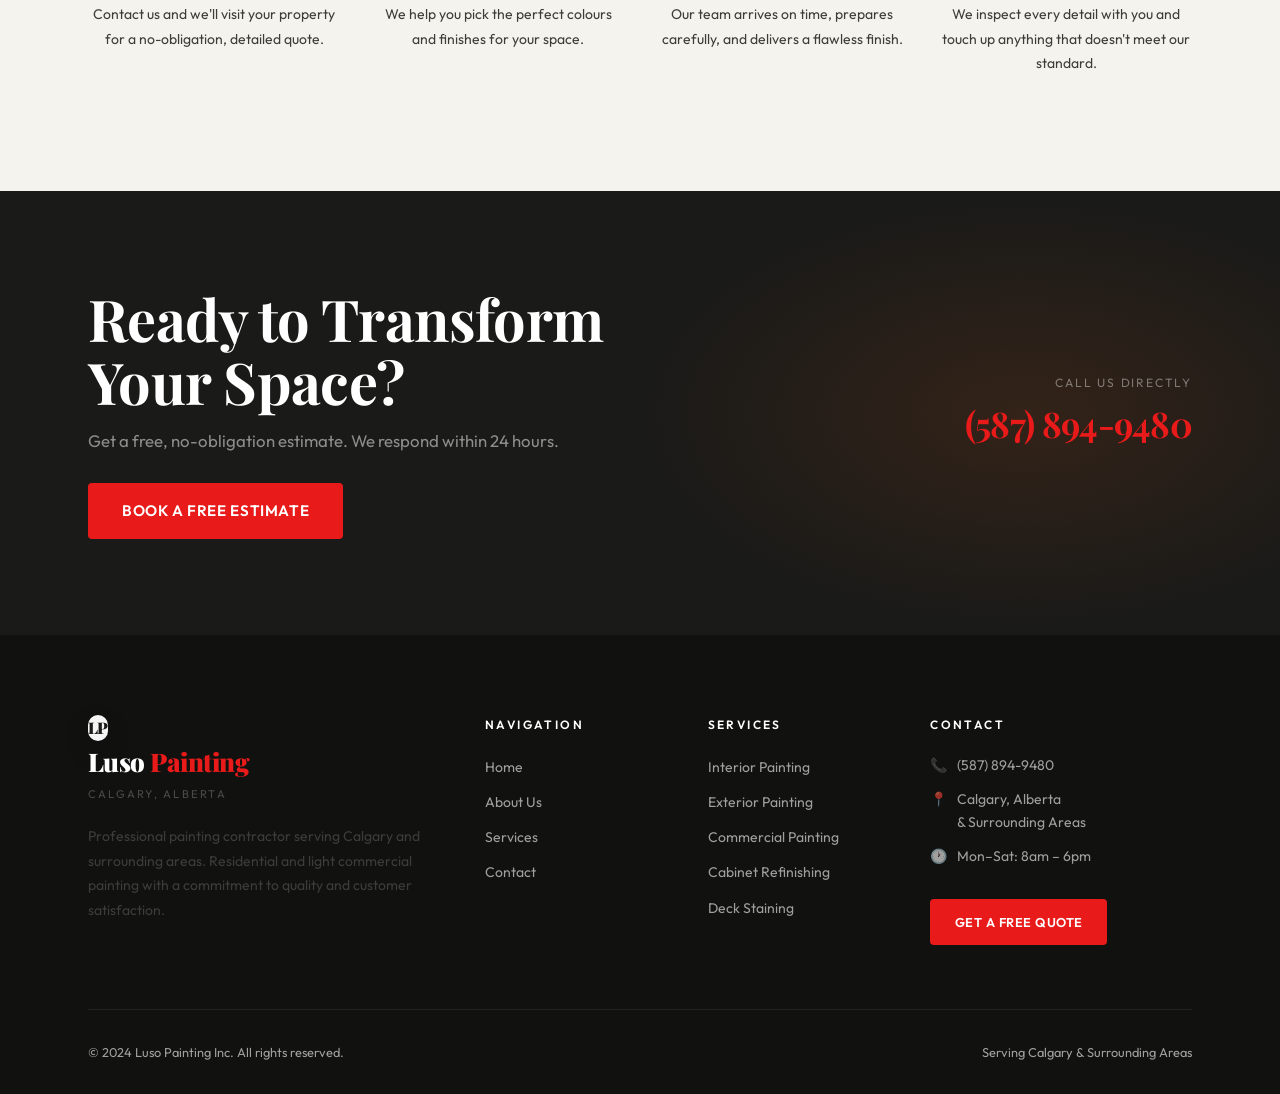
==== commit 57c00aaa: "Add logo." ====
--- a/index.html
+++ b/index.html
@@ -15,9 +15,16 @@
   <nav class="nav">
     <div class="container">
       <div class="nav__inner">
-        <a href="index.html" class="nav__logo">
-          <span class="nav__logo-name">Luso<span> Painting</span></span>
-          <span class="nav__logo-sub">Calgary, Alberta</span>
+        <a href="index.html" class="nav__logo" aria-label="Luso Painting home">
+          <span class="brand-mark brand-mark--nav" aria-hidden="true">
+            <object data="images/logo.pdf" type="application/pdf" class="brand-mark__asset" tabindex="-1">
+              <span class="brand-mark__fallback">LP</span>
+            </object>
+          </span>
+          <span class="nav__logo-copy">
+            <span class="nav__logo-name">Luso<span> Painting</span></span>
+            <span class="nav__logo-sub">Calgary, Alberta</span>
+          </span>
         </a>
         <ul class="nav__links">
           <li><a href="index.html" data-page="index.html">Home</a></li>
@@ -58,7 +65,7 @@
       </div>
       <div class="hero__stats">
         <div>
-          <div class="hero__stat-num">20<span>+</span></div>
+          <div class="hero__stat-num">10<span>+</span></div>
           <div class="hero__stat-label">Years Experience</div>
         </div>
         <div>
@@ -287,10 +294,17 @@
   <footer>
     <div class="container">
       <div class="footer__grid">
-        <div>
-          <div class="footer__brand-name">Luso<span> Painting</span></div>
-          <div class="footer__brand-tag">Calgary, Alberta</div>
-          <p class="footer__brand-desc">Professional painting contractor serving Calgary and surrounding areas. Residential and light commercial painting with a commitment to quality and customer satisfaction.</p>
+        <div class="footer__brand">
+          <span class="brand-mark brand-mark--footer" aria-hidden="true">
+            <object data="images/logo.pdf" type="application/pdf" class="brand-mark__asset" tabindex="-1">
+              <span class="brand-mark__fallback">LP</span>
+            </object>
+          </span>
+          <div class="footer__brand-copy">
+            <div class="footer__brand-name">Luso<span> Painting</span></div>
+            <div class="footer__brand-tag">Calgary, Alberta</div>
+            <p class="footer__brand-desc">Professional painting contractor serving Calgary and surrounding areas. Residential and light commercial painting with a commitment to quality and customer satisfaction.</p>
+          </div>
         </div>
         <div class="footer__col">
           <h5>Navigation</h5>
--- a/css/style.css
+++ b/css/style.css
@@ -94,8 +94,56 @@
 }
 
 .nav__logo {
-  display: flex; flex-direction: column; line-height: 1;
+  display: flex; align-items: center; gap: 0.9rem;
   color: #fff;
+  min-width: 0;
+}
+
+.brand-mark {
+  display: inline-flex;
+  align-items: center;
+  justify-content: center;
+  flex: 0 0 auto;
+  border-radius: 999px;
+  overflow: hidden;
+  background: rgba(255,255,255,0.96);
+  box-shadow: 0 10px 24px rgba(0,0,0,0.18);
+}
+.brand-mark__asset,
+.brand-mark__asset embed,
+.brand-mark__asset iframe {
+  display: block;
+  width: 100%;
+  height: 100%;
+  border: 0;
+  pointer-events: none;
+}
+.brand-mark__fallback {
+  display: inline-flex;
+  align-items: center;
+  justify-content: center;
+  width: 100%;
+  height: 100%;
+  font-family: 'Playfair Display', serif;
+  font-weight: 900;
+  letter-spacing: -0.04em;
+  color: var(--ink);
+}
+
+.nav__logo-copy {
+  display: flex;
+  flex-direction: column;
+  line-height: 1;
+}
+
+.brand-mark--nav {
+  width: 3rem;
+  height: 3rem;
+  padding: 0.35rem;
+}
+
+.brand-mark--nav .brand-mark__fallback {
+  font-size: 1.1rem;
 }
 .nav__logo-name {
   font-family: 'Playfair Display', serif;
@@ -788,3 +836,29 @@
   background: linear-gradient(180deg, rgba(0,0,0,0.04) 0%, rgba(0,0,0,0.16) 100%);
   pointer-events: none;
 }
+
+@media (max-width: 900px) {
+  .footer__brand {
+    grid-template-columns: 1fr;
+  }
+  .brand-mark--footer {
+    width: 4.5rem;
+    height: 4.5rem;
+  }
+}
+
+@media (max-width: 640px) {
+  .brand-mark--nav {
+    width: 2.35rem;
+    height: 2.35rem;
+    padding: 0.28rem;
+  }
+  .nav__logo-copy {
+    gap: 0.1rem;
+  }
+  .brand-mark--footer {
+    width: 4rem;
+    height: 4rem;
+    padding: 0.45rem;
+  }
+}
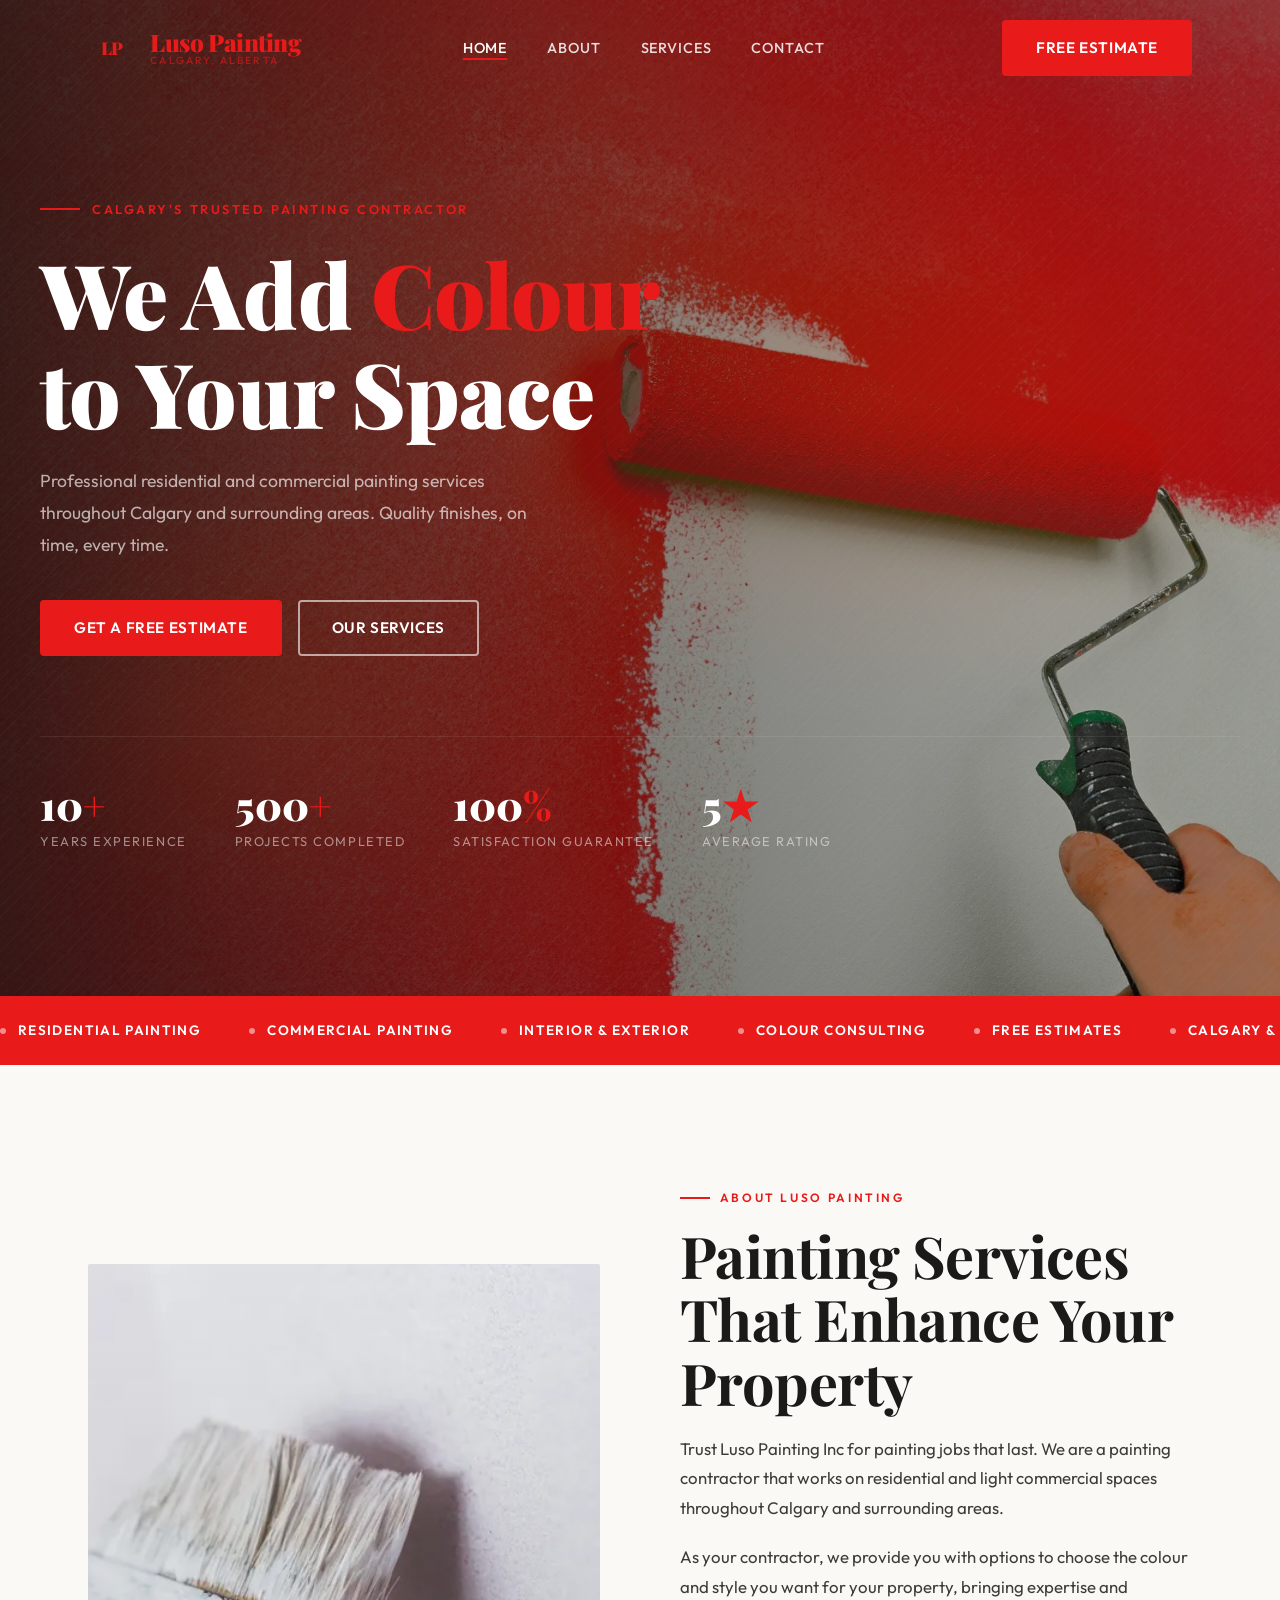
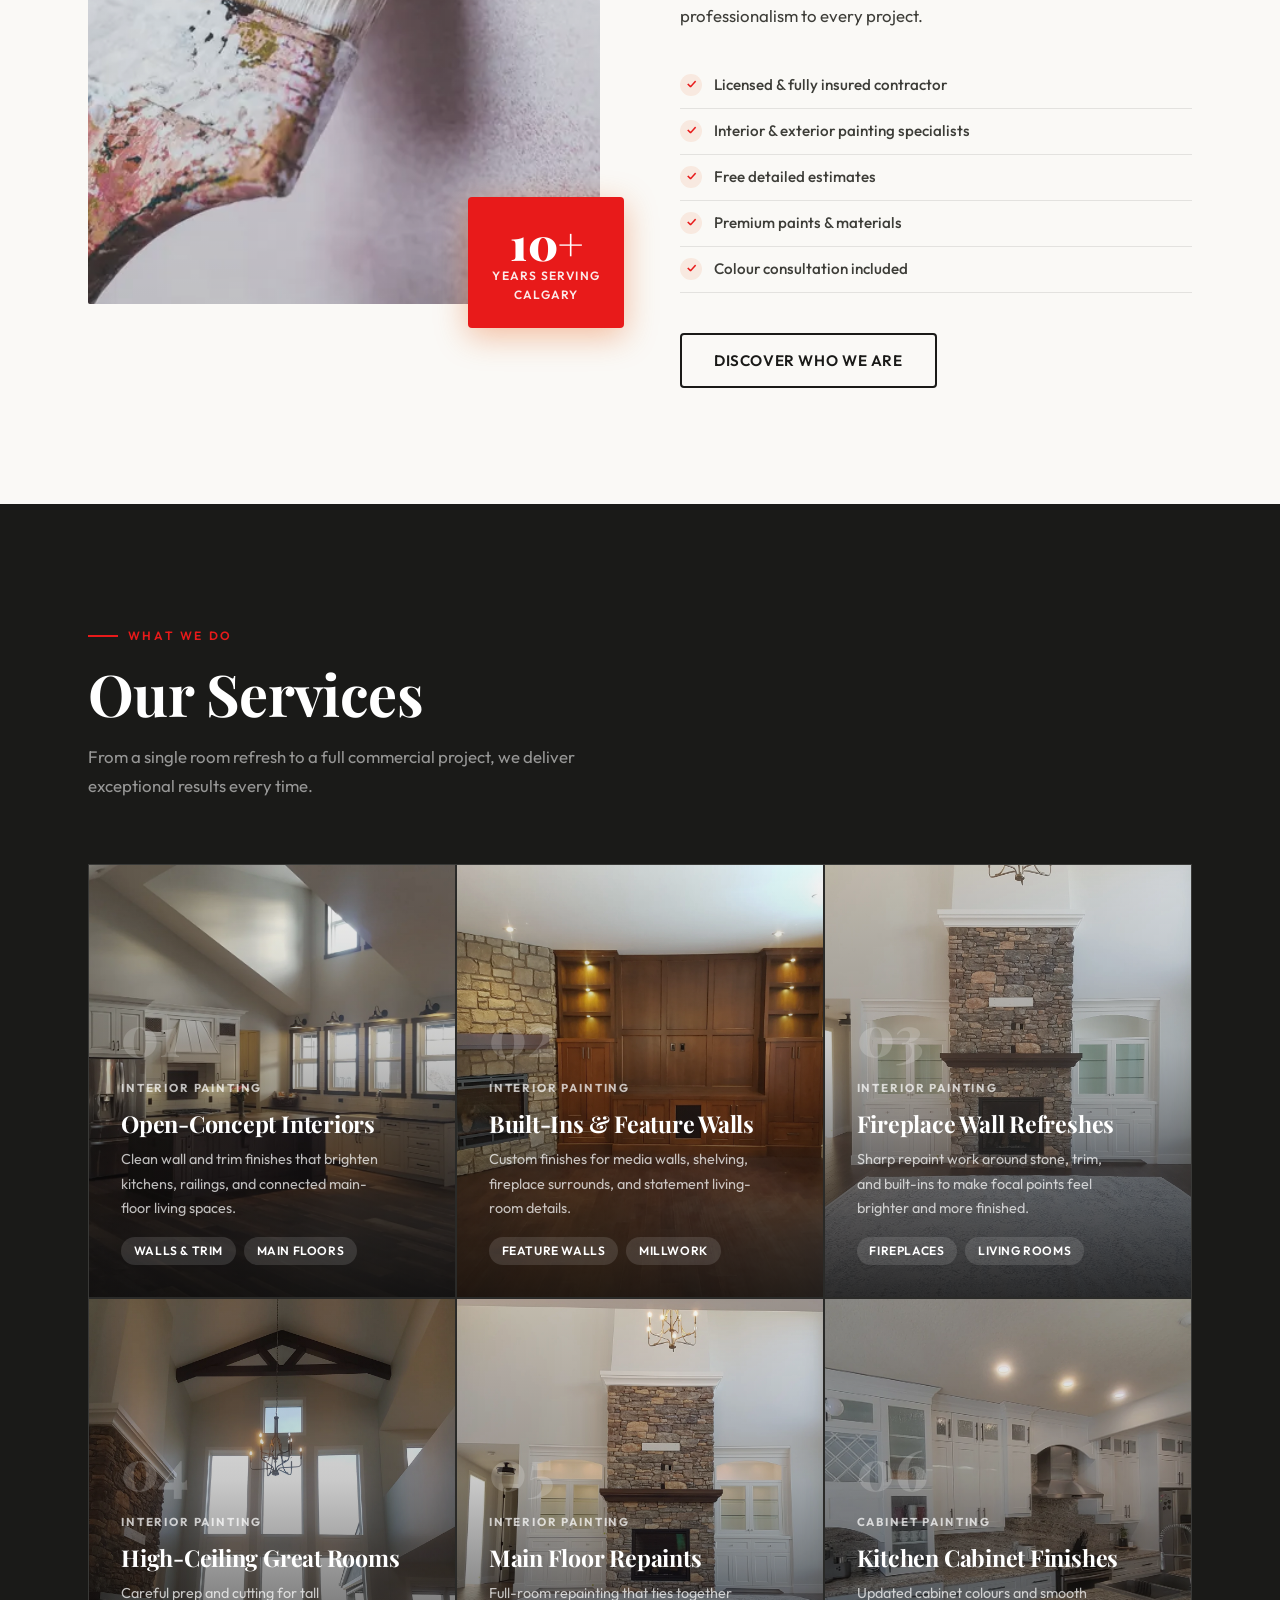
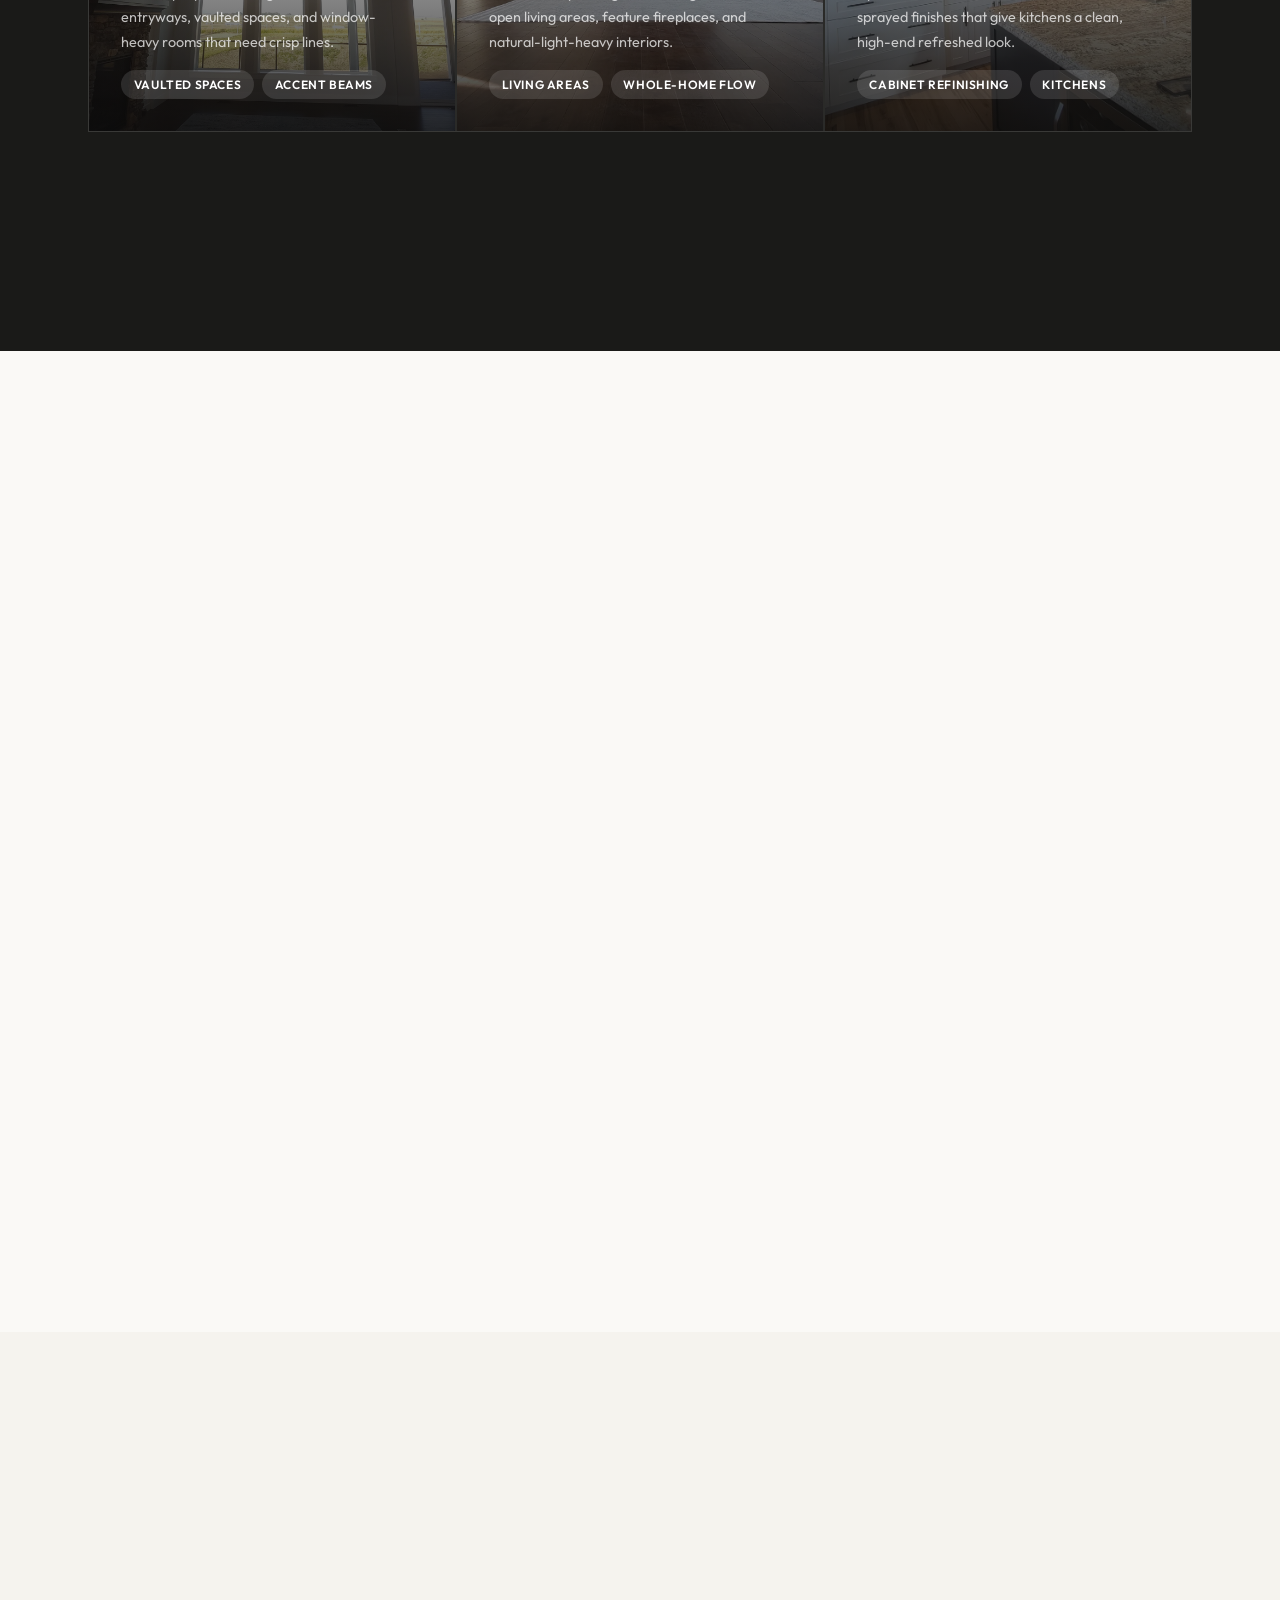
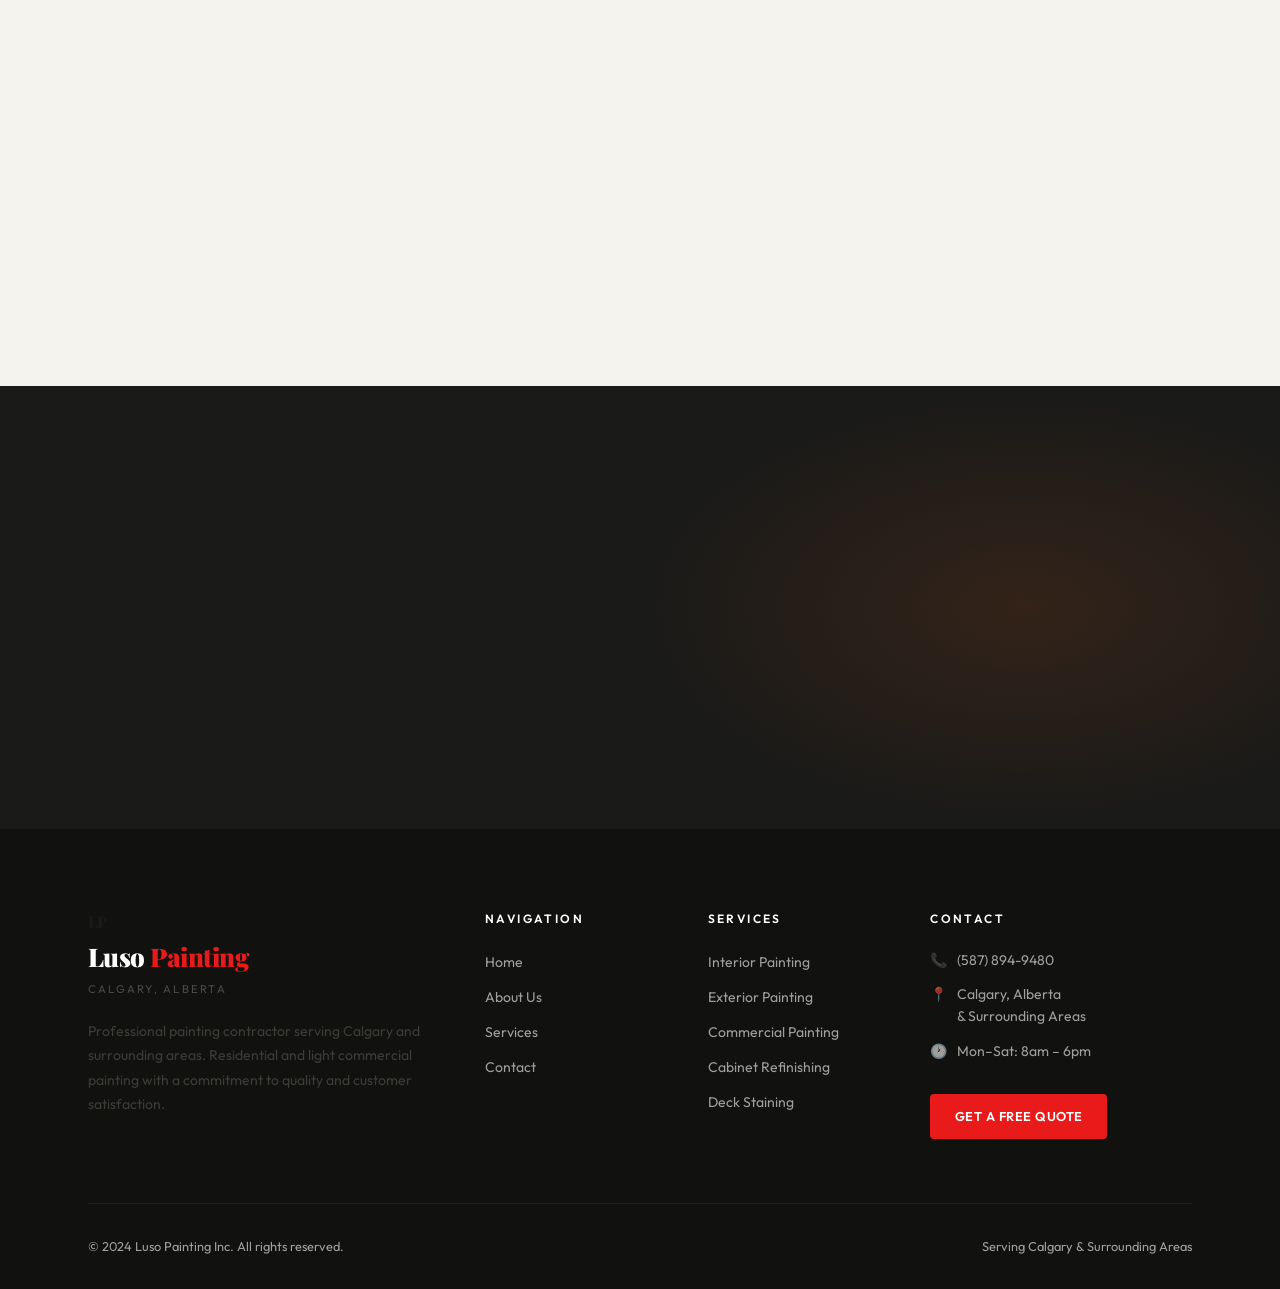
==== commit ba69912d: "Add photos to services gallery." ====
--- a/index.html
+++ b/index.html
@@ -17,7 +17,7 @@
       <div class="nav__inner">
         <a href="index.html" class="nav__logo" aria-label="Luso Painting home">
           <span class="brand-mark brand-mark--nav" aria-hidden="true">
-            <object data="images/logo.pdf" type="application/pdf" class="brand-mark__asset" tabindex="-1">
+            <object data="images/logo.png" type="application/pdf" class="brand-mark__asset" tabindex="-1">
               <span class="brand-mark__fallback">LP</span>
             </object>
           </span>
@@ -145,42 +145,96 @@
         <p class="p-intro">From a single room refresh to a full commercial project, we deliver exceptional results every time.</p>
       </div>
       <div class="services__grid fade-up">
-        <div class="service-card">
-          <div class="service-card__num">01</div>
-          <span class="service-card__icon">🏠</span>
-          <h3>Interior Painting</h3>
-          <p>Transform your living spaces with our expert interior painting. We cover walls, ceilings, trim, doors, and cabinetry with precision.</p>
-        </div>
-        <div class="service-card">
-          <div class="service-card__num">02</div>
-          <span class="service-card__icon">🌤</span>
-          <h3>Exterior Painting</h3>
-          <p>Boost your home's curb appeal with durable exterior coatings built for Calgary's demanding climate.</p>
-        </div>
-        <div class="service-card">
-          <div class="service-card__num">03</div>
-          <span class="service-card__icon">🏢</span>
-          <h3>Commercial Painting</h3>
-          <p>Professional commercial painting for offices, retail, and light industrial spaces. Minimal disruption to your operations.</p>
-        </div>
-        <div class="service-card">
-          <div class="service-card__num">04</div>
-          <span class="service-card__icon">🎨</span>
-          <h3>Colour Consulting</h3>
-          <p>Not sure what colour to pick? We'll guide you through palettes and combinations that complement your space beautifully.</p>
-        </div>
-        <div class="service-card">
-          <div class="service-card__num">05</div>
-          <span class="service-card__icon">✨</span>
-          <h3>Cabinet Refinishing</h3>
-          <p>Give your kitchen a fresh look without a full renovation. Expert cabinet painting for a crisp, lasting finish.</p>
-        </div>
-        <div class="service-card">
-          <div class="service-card__num">06</div>
-          <span class="service-card__icon">🛡</span>
-          <h3>Deck & Fence Staining</h3>
-          <p>Protect and beautify your outdoor wood surfaces with professional staining and sealing treatments.</p>
-        </div>
+        <article class="service-card service-card--photo">
+          <div class="service-card__media">
+            <img src="images/services/20170216_092156.webp" alt="Freshly painted open-concept interior with kitchen and living area" />
+          </div>
+          <div class="service-card__content">
+            <div class="service-card__num">01</div>
+            <span class="service-card__eyebrow">Interior Painting</span>
+            <h3>Open-Concept Interiors</h3>
+            <p>Clean wall and trim finishes that brighten kitchens, railings, and connected main-floor living spaces.</p>
+            <div class="service-card__tags">
+              <span class="tag">Walls & Trim</span>
+              <span class="tag">Main Floors</span>
+            </div>
+          </div>
+        </article>
+        <article class="service-card service-card--photo">
+          <div class="service-card__media">
+            <img src="images/services/20171103_092212.webp" alt="Living room with painted built-ins and stone fireplace feature wall" />
+          </div>
+          <div class="service-card__content">
+            <div class="service-card__num">02</div>
+            <span class="service-card__eyebrow">Interior Painting</span>
+            <h3>Built-Ins & Feature Walls</h3>
+            <p>Custom finishes for media walls, shelving, fireplace surrounds, and statement living-room details.</p>
+            <div class="service-card__tags">
+              <span class="tag">Feature Walls</span>
+              <span class="tag">Millwork</span>
+            </div>
+          </div>
+        </article>
+        <article class="service-card service-card--photo">
+          <div class="service-card__media">
+            <img src="images/services/20190823_083235.webp" alt="Bright room with painted fireplace surround and built-in cabinetry" />
+          </div>
+          <div class="service-card__content">
+            <div class="service-card__num">03</div>
+            <span class="service-card__eyebrow">Interior Painting</span>
+            <h3>Fireplace Wall Refreshes</h3>
+            <p>Sharp repaint work around stone, trim, and built-ins to make focal points feel brighter and more finished.</p>
+            <div class="service-card__tags">
+              <span class="tag">Fireplaces</span>
+              <span class="tag">Living Rooms</span>
+            </div>
+          </div>
+        </article>
+        <article class="service-card service-card--photo">
+          <div class="service-card__media">
+            <img src="images/services/20190823_083320.webp" alt="Tall vaulted interior with large windows and freshly painted walls" />
+          </div>
+          <div class="service-card__content">
+            <div class="service-card__num">04</div>
+            <span class="service-card__eyebrow">Interior Painting</span>
+            <h3>High-Ceiling Great Rooms</h3>
+            <p>Careful prep and cutting for tall entryways, vaulted spaces, and window-heavy rooms that need crisp lines.</p>
+            <div class="service-card__tags">
+              <span class="tag">Vaulted Spaces</span>
+              <span class="tag">Accent Beams</span>
+            </div>
+          </div>
+        </article>
+        <article class="service-card service-card--photo">
+          <div class="service-card__media">
+            <img src="images/services/20190823_083411.webp" alt="Wide main floor living room with fireplace and fresh interior paint" />
+          </div>
+          <div class="service-card__content">
+            <div class="service-card__num">05</div>
+            <span class="service-card__eyebrow">Interior Painting</span>
+            <h3>Main Floor Repaints</h3>
+            <p>Full-room repainting that ties together open living areas, feature fireplaces, and natural-light-heavy interiors.</p>
+            <div class="service-card__tags">
+              <span class="tag">Living Areas</span>
+              <span class="tag">Whole-Home Flow</span>
+            </div>
+          </div>
+        </article>
+        <article class="service-card service-card--photo">
+          <div class="service-card__media">
+            <img src="images/services/20240220_105309.webp" alt="Bright custom kitchen with painted cabinetry and island" />
+          </div>
+          <div class="service-card__content">
+            <div class="service-card__num">06</div>
+            <span class="service-card__eyebrow">Cabinet Painting</span>
+            <h3>Kitchen Cabinet Finishes</h3>
+            <p>Updated cabinet colours and smooth sprayed finishes that give kitchens a clean, high-end refreshed look.</p>
+            <div class="service-card__tags">
+              <span class="tag">Cabinet Refinishing</span>
+              <span class="tag">Kitchens</span>
+            </div>
+          </div>
+        </article>
       </div>
       <div style="text-align:center;margin-top:3rem;" class="fade-up">
         <a href="services.html" class="btn btn-primary">View All Services</a>
@@ -296,7 +350,7 @@
       <div class="footer__grid">
         <div class="footer__brand">
           <span class="brand-mark brand-mark--footer" aria-hidden="true">
-            <object data="images/logo.pdf" type="application/pdf" class="brand-mark__asset" tabindex="-1">
+            <object data="images/logo.png" type="application/pdf" class="brand-mark__asset" tabindex="-1">
               <span class="brand-mark__fallback">LP</span>
             </object>
           </span>
--- a/css/style.css
+++ b/css/style.css
@@ -106,8 +106,9 @@
   flex: 0 0 auto;
   border-radius: 999px;
   overflow: hidden;
-  background: rgba(255,255,255,0.96);
-  box-shadow: 0 10px 24px rgba(0,0,0,0.18);
+
+  background: transparent; /* FIX */
+  box-shadow: none;        /* optional — cleaner look */
 }
 .brand-mark__asset,
 .brand-mark__asset embed,
@@ -472,6 +473,69 @@
 .service-card__icon { font-size: 2rem; margin-bottom: 1rem; display: block; }
 .service-card h3 { color: #fff; font-size: 1.25rem; margin-bottom: 0.75rem; }
 .service-card p { color: rgba(255,255,255,0.5); font-size: 0.9rem; line-height: 1.7; }
+
+
+.service-card--photo {
+  padding: 0;
+  min-height: 27rem;
+  display: flex;
+  align-items: flex-end;
+  background: #161614;
+}
+.service-card--photo .service-card__media {
+  position: absolute;
+  inset: 0;
+}
+.service-card--photo .service-card__media img {
+  width: 100%;
+  height: 100%;
+  object-fit: cover;
+  display: block;
+}
+.service-card--photo::after {
+  content: '';
+  position: absolute;
+  inset: 0;
+  background: linear-gradient(180deg, rgba(10,10,10,0.04) 0%, rgba(10,10,10,0.22) 42%, rgba(10,10,10,0.82) 100%);
+  pointer-events: none;
+}
+.service-card__content {
+  position: relative;
+  z-index: 2;
+  padding: 2rem;
+  width: 100%;
+}
+.service-card__eyebrow {
+  display: inline-block;
+  margin-bottom: 0.85rem;
+  font-size: 0.72rem;
+  font-weight: 700;
+  letter-spacing: 0.16em;
+  text-transform: uppercase;
+  color: rgba(255,255,255,0.72);
+}
+.service-card--photo .service-card__num {
+  color: rgba(255,255,255,0.18);
+  margin-bottom: 0.75rem;
+}
+.service-card--photo h3 {
+  font-size: 1.45rem;
+  margin-bottom: 0.65rem;
+}
+.service-card--photo p {
+  color: rgba(255,255,255,0.72);
+  max-width: 30ch;
+}
+.service-card__tags {
+  display: flex;
+  flex-wrap: wrap;
+  gap: 0.5rem;
+  margin-top: 1rem;
+}
+.service-card__tags .tag {
+  background: rgba(255,255,255,0.12);
+  color: #fff;
+}
 
 /* ---- WHY CHOOSE US ---- */
 .why-grid {
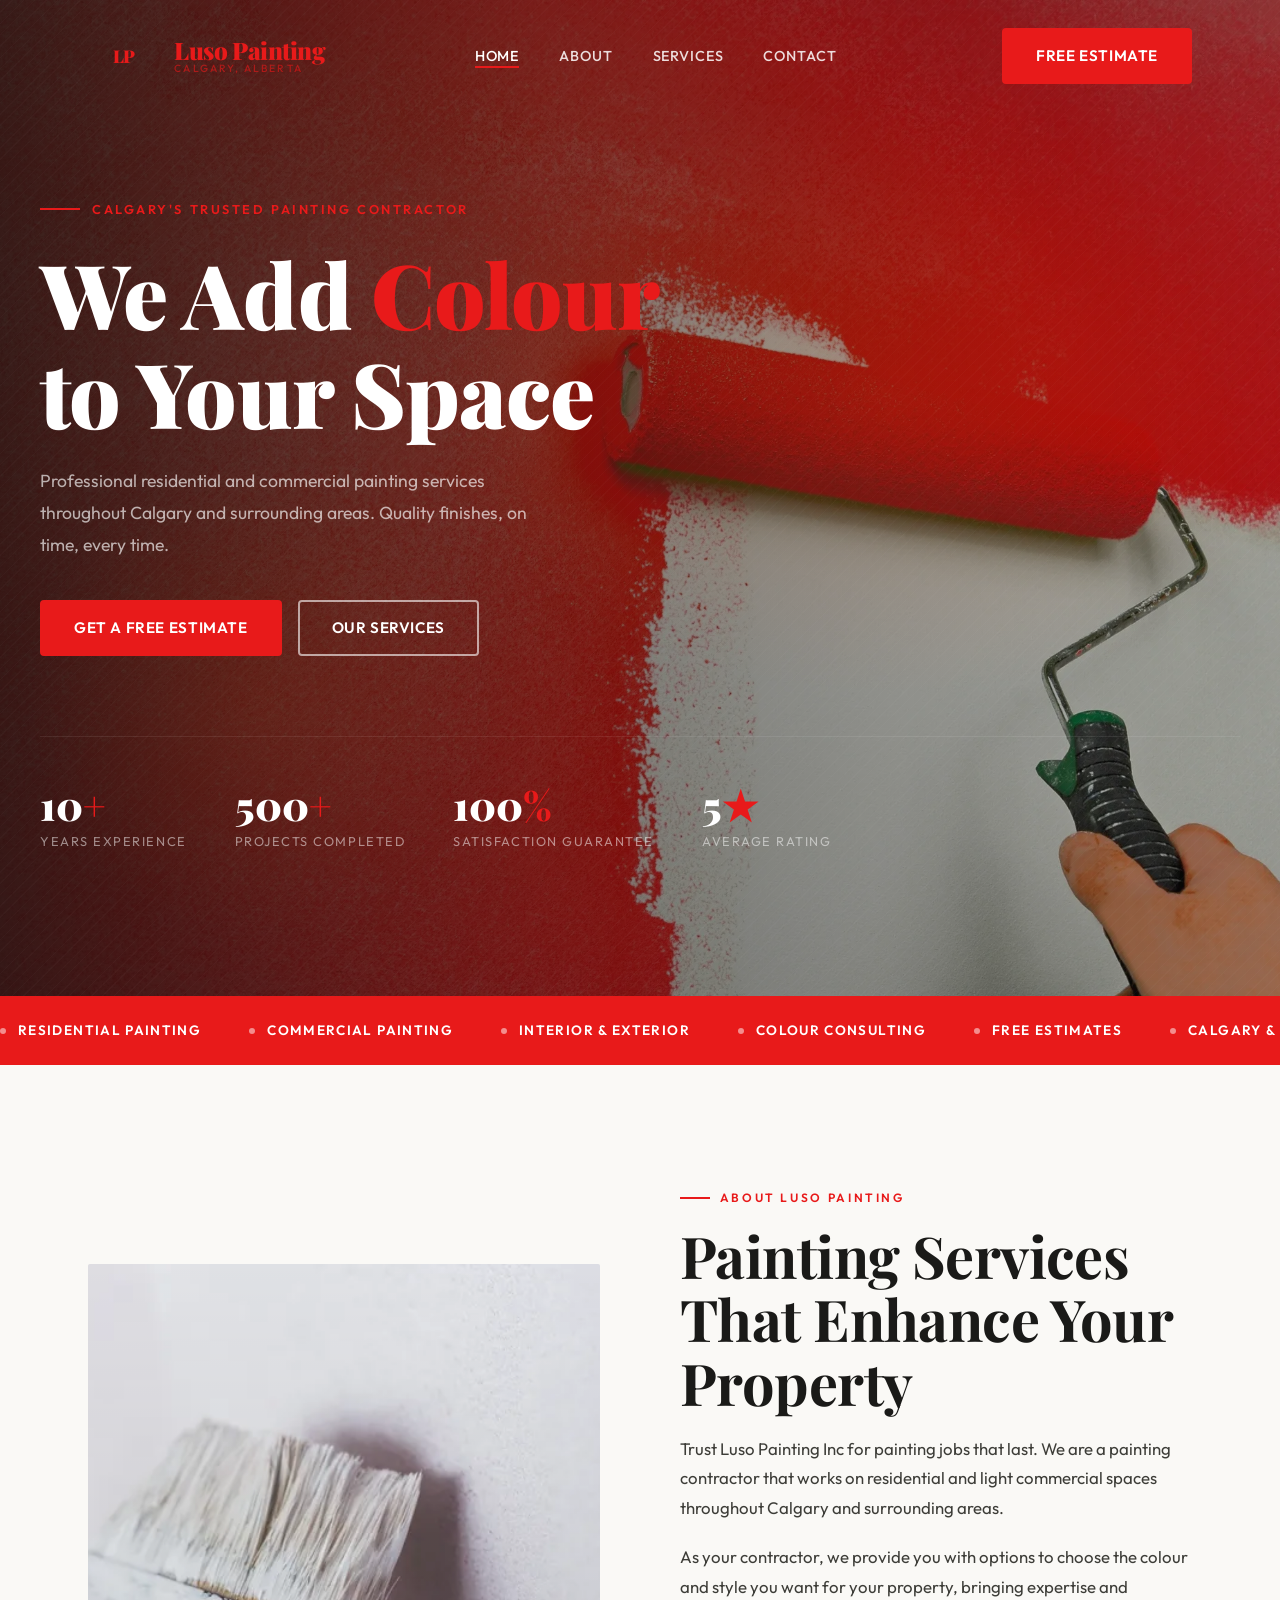
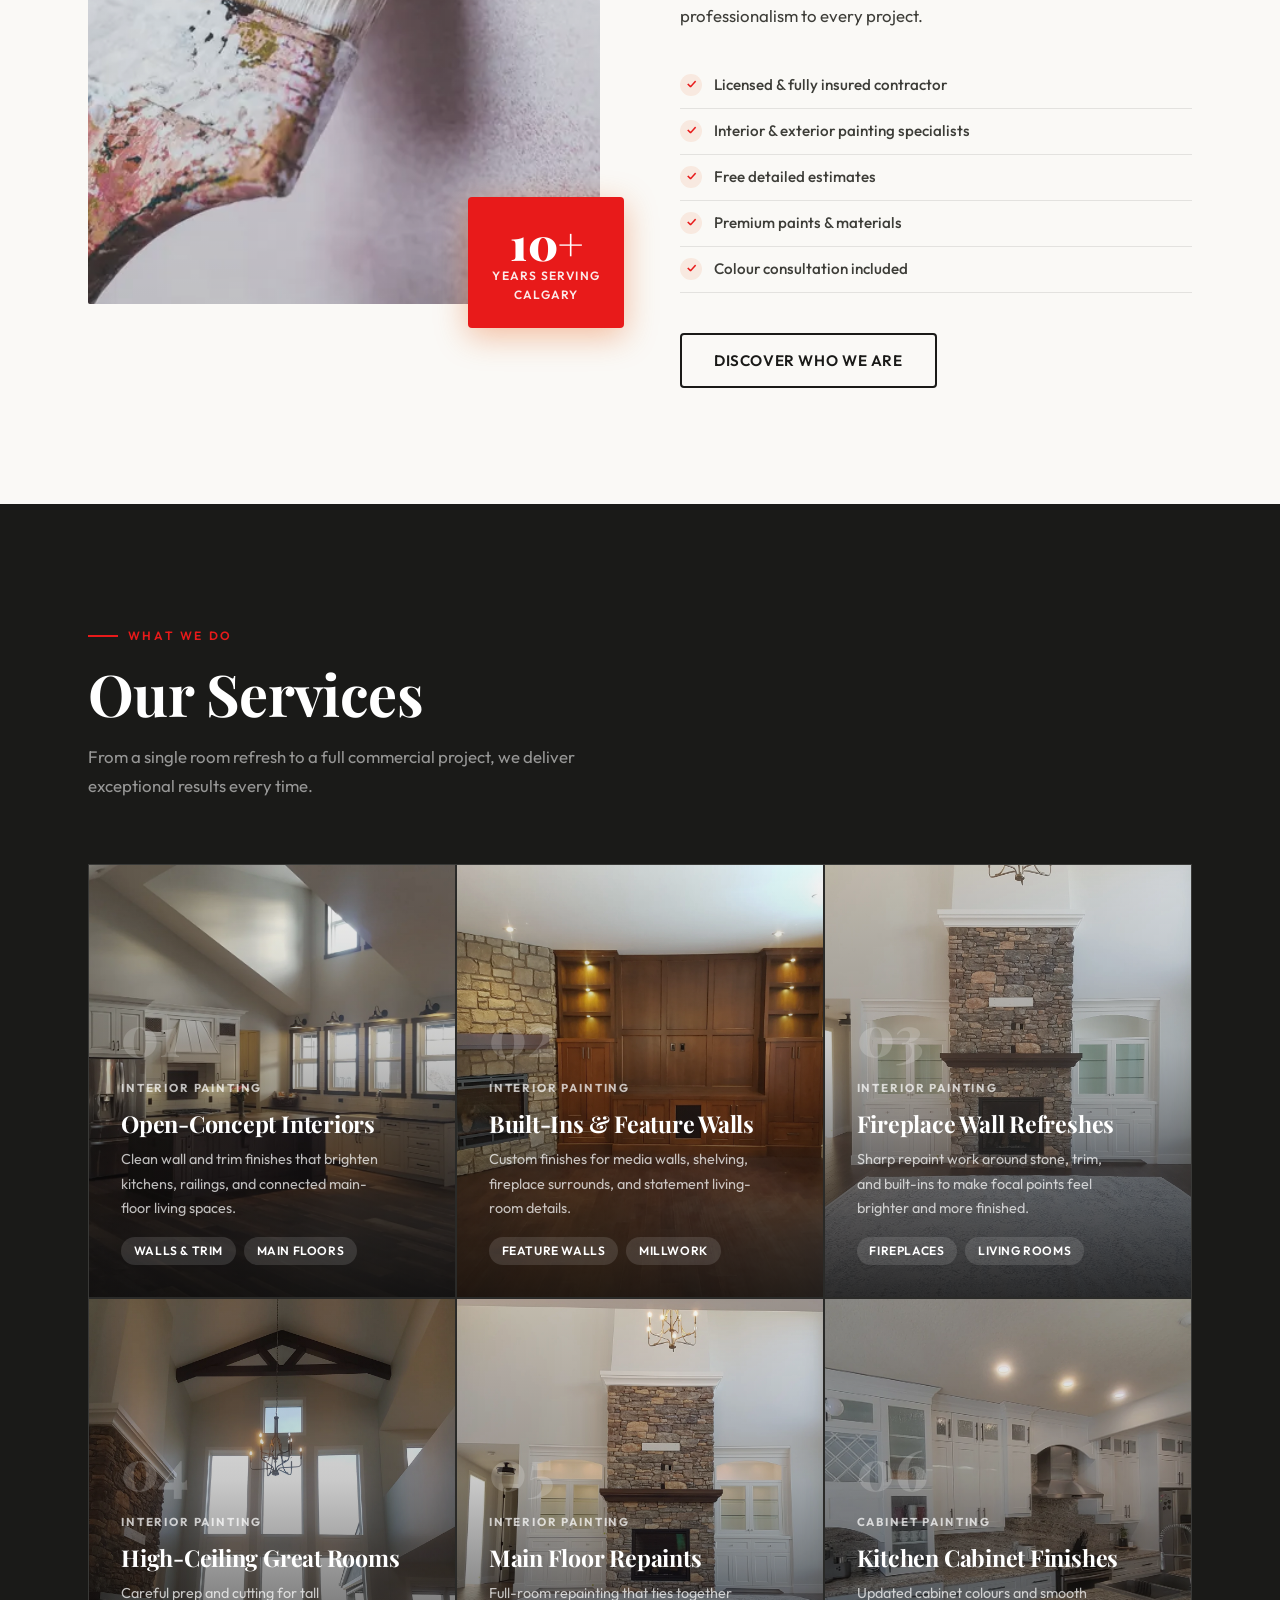
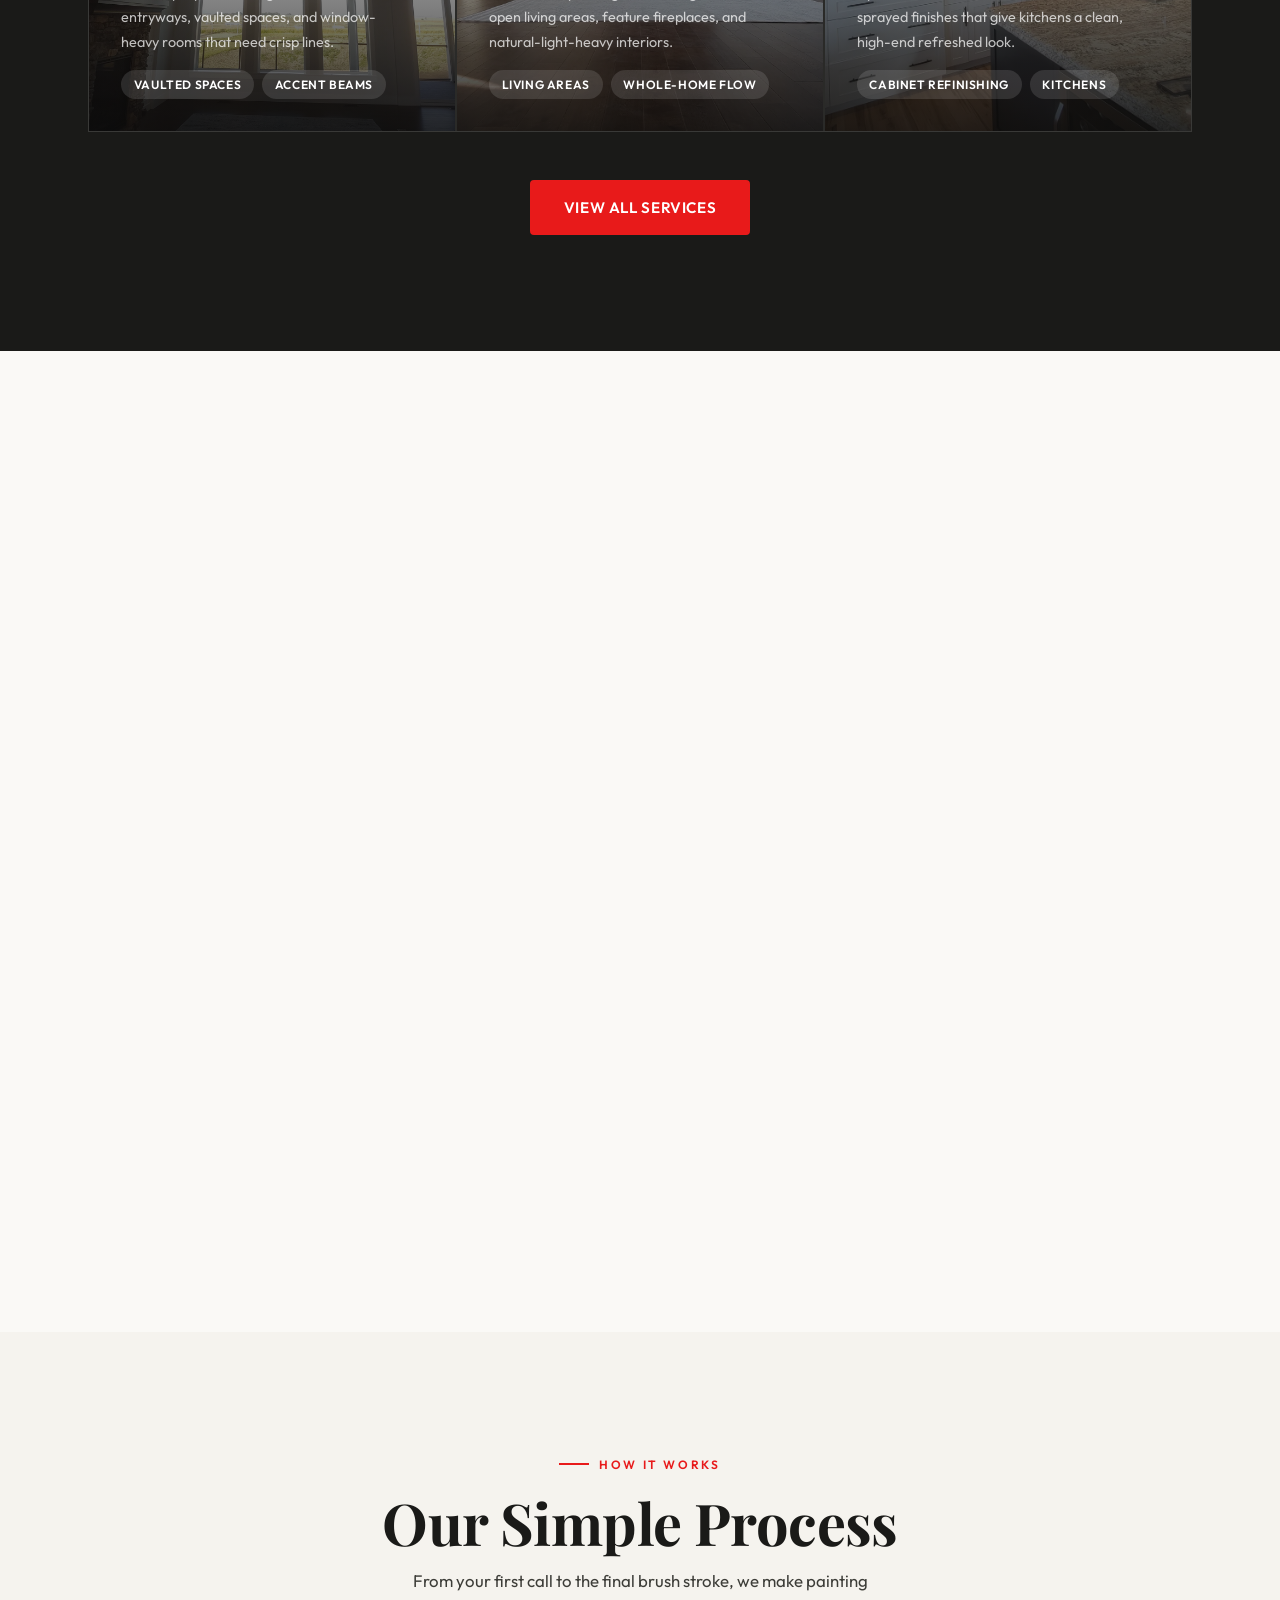
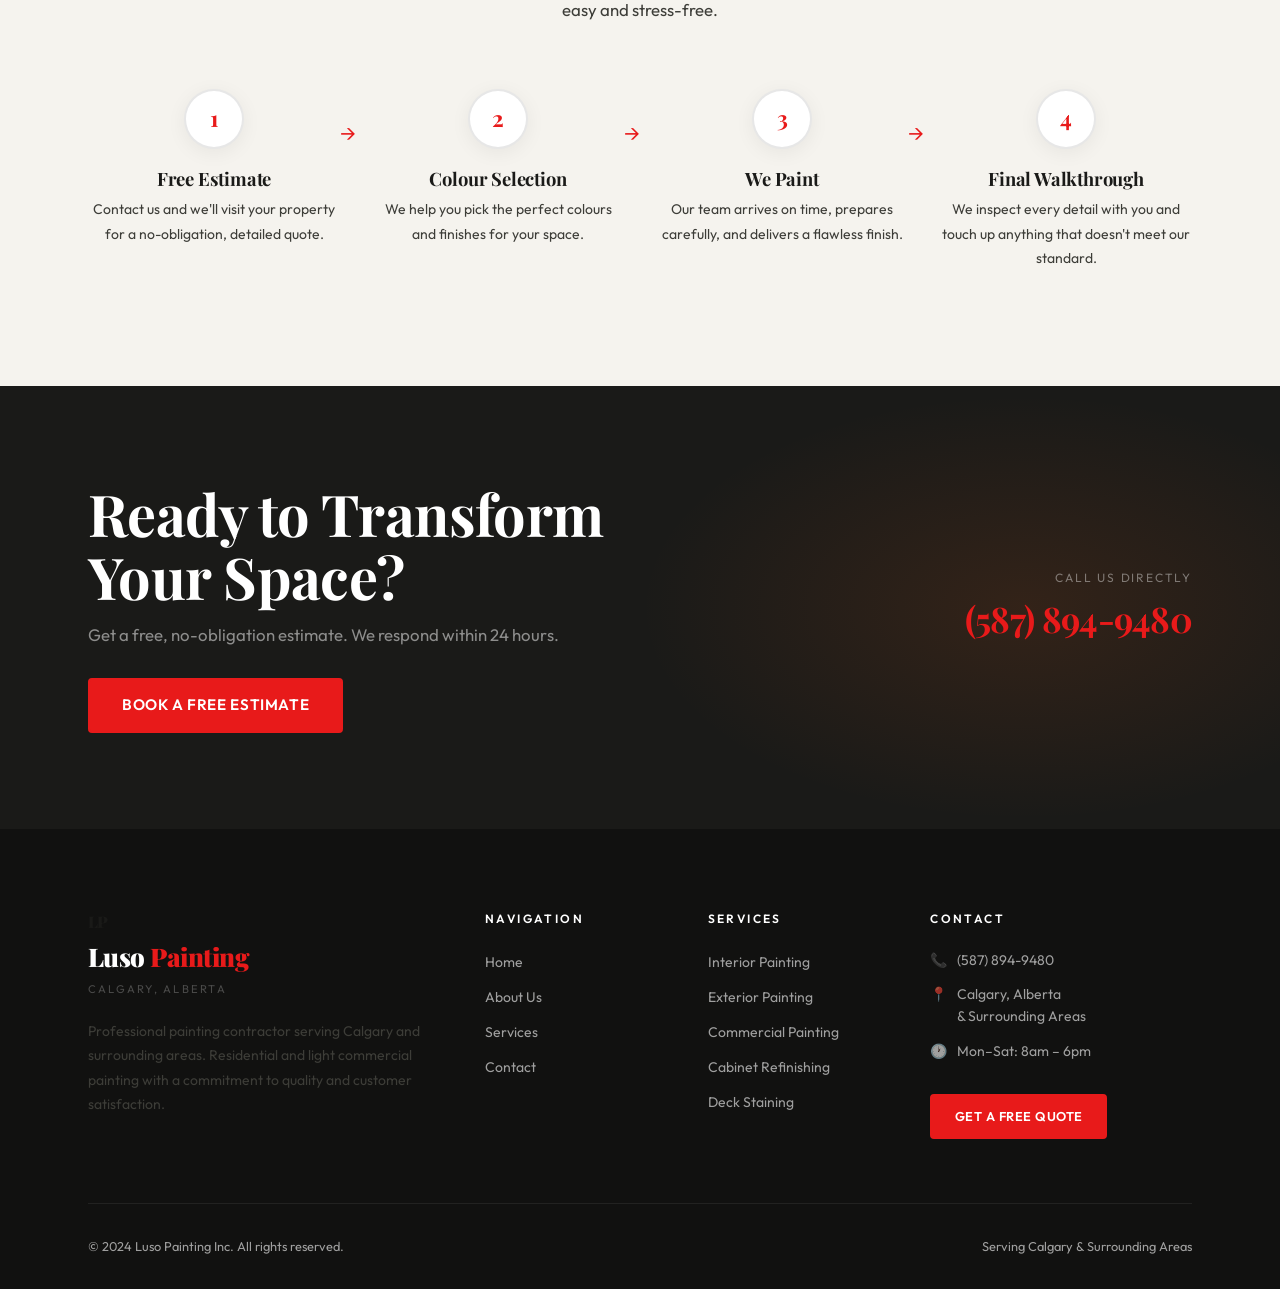
==== commit a1baccd9: "Site icon." ====
--- a/index.html
+++ b/index.html
@@ -8,6 +8,7 @@
   <link rel="stylesheet" href="css/style.css" />
   <link rel="preconnect" href="https://fonts.googleapis.com" />
   <link rel="preconnect" href="https://fonts.gstatic.com" crossorigin />
+  <link rel="icon" type="image/svg+xml" href="images/logo.svg">
 </head>
 <body>
 
--- a/css/style.css
+++ b/css/style.css
@@ -138,9 +138,9 @@
 }
 
 .brand-mark--nav {
-  width: 3rem;
-  height: 3rem;
-  padding: 0.35rem;
+  width: 4.5rem;   /* bigger logo */
+  height: 4.5rem;
+  padding: 0.4rem;
 }
 
 .brand-mark--nav .brand-mark__fallback {
@@ -913,8 +913,8 @@
 
 @media (max-width: 640px) {
   .brand-mark--nav {
-    width: 2.35rem;
-    height: 2.35rem;
+    width: 3.5rem;
+    height: 3.5rem;
     padding: 0.28rem;
   }
   .nav__logo-copy {
@@ -926,3 +926,60 @@
     padding: 0.45rem;
   }
 }
+
+/* ---- BEFORE AFTER ---- */
+
+.before-after-grid {
+  display: grid;
+  grid-template-columns: 1fr 1fr;
+  gap: 2rem;
+}
+
+.before-after-item {
+  position: relative;
+  border-radius: var(--radius);
+  overflow: hidden;
+}
+
+.before-after-photo {
+  width: 100%;
+  height: 420px;
+  object-fit: cover;
+  display: block;
+}
+
+.before-after-label {
+  position: absolute;
+  top: 1rem;
+  left: 1rem;
+
+  background: rgba(0,0,0,0.75);
+  color: #fff;
+
+  padding: 0.35rem 0.75rem;
+  border-radius: 2px;
+
+  font-size: 0.75rem;
+  font-weight: 600;
+
+  letter-spacing: 0.1em;
+  text-transform: uppercase;
+}
+
+.before-after-label.after {
+  background: var(--orange);
+}
+
+/* Mobile */
+
+@media (max-width: 768px) {
+
+  .before-after-grid {
+    grid-template-columns: 1fr;
+  }
+
+  .before-after-photo {
+    height: 300px;
+  }
+
+}
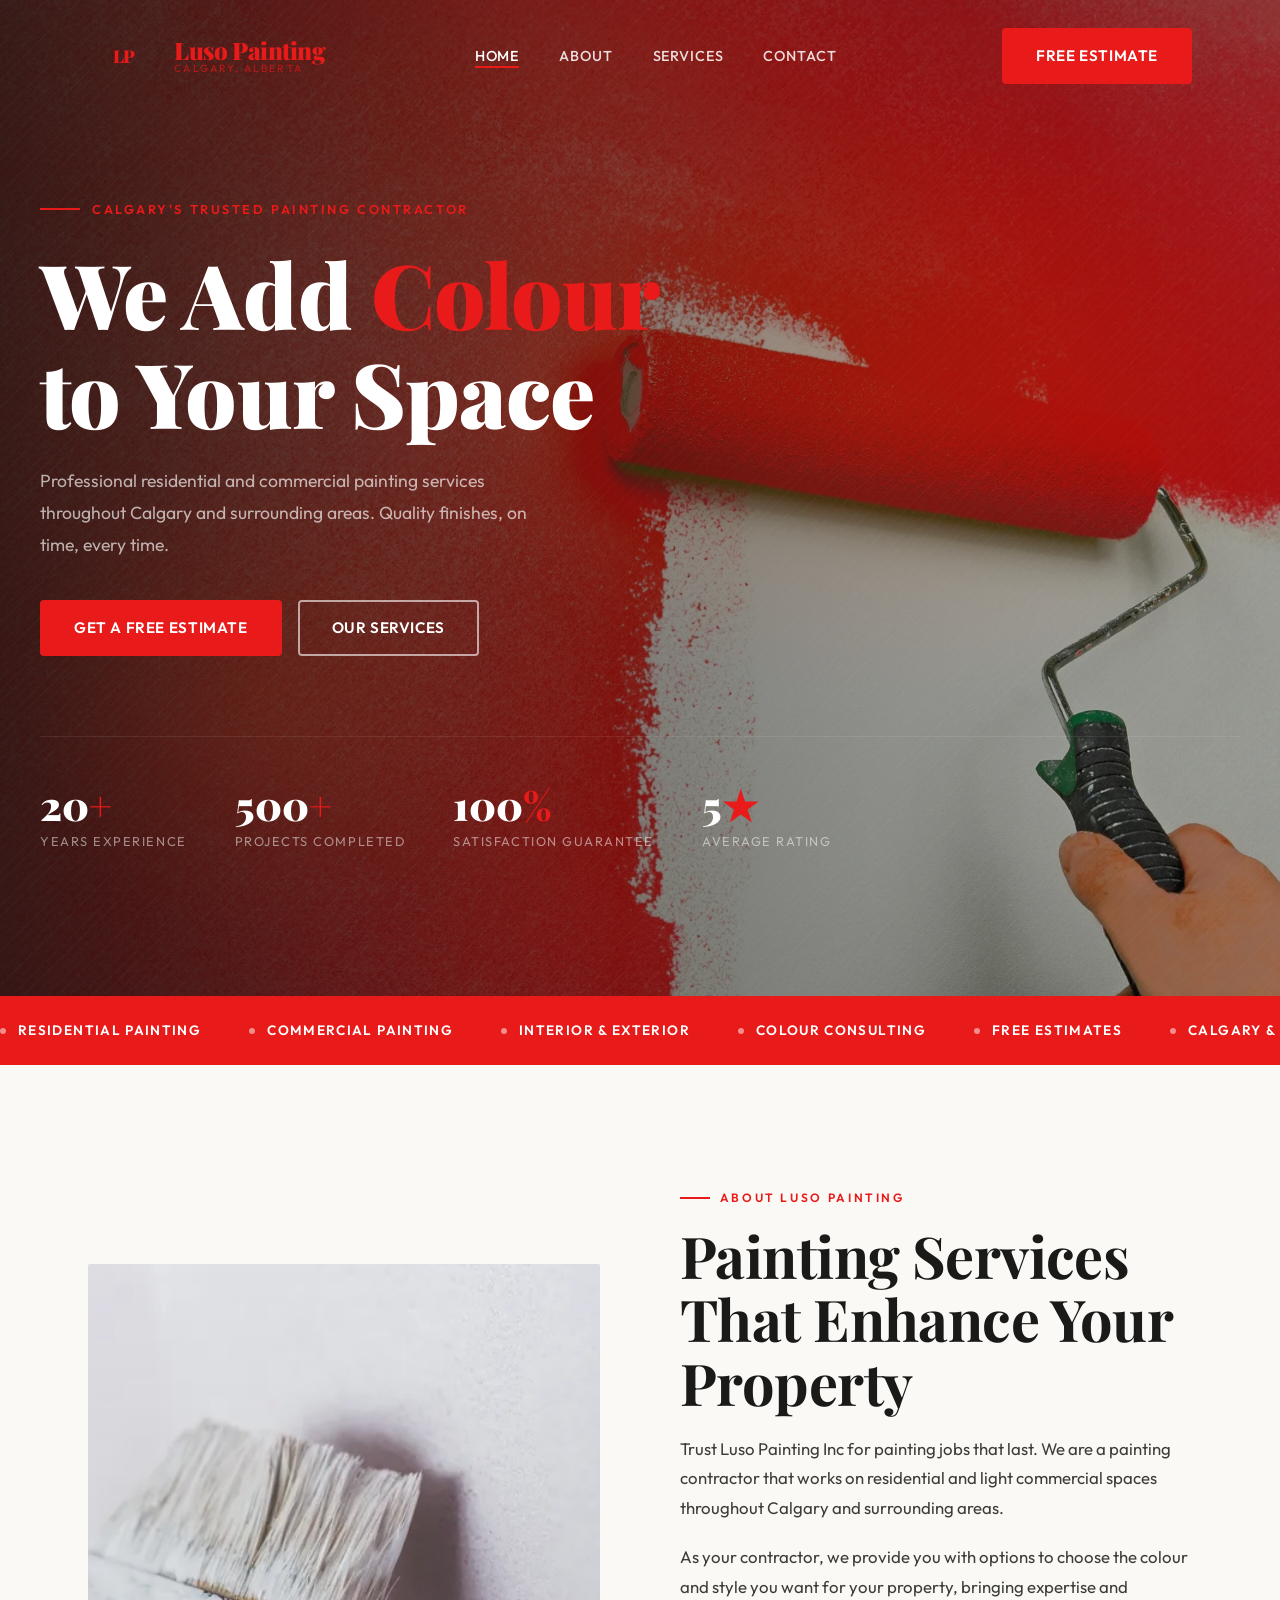
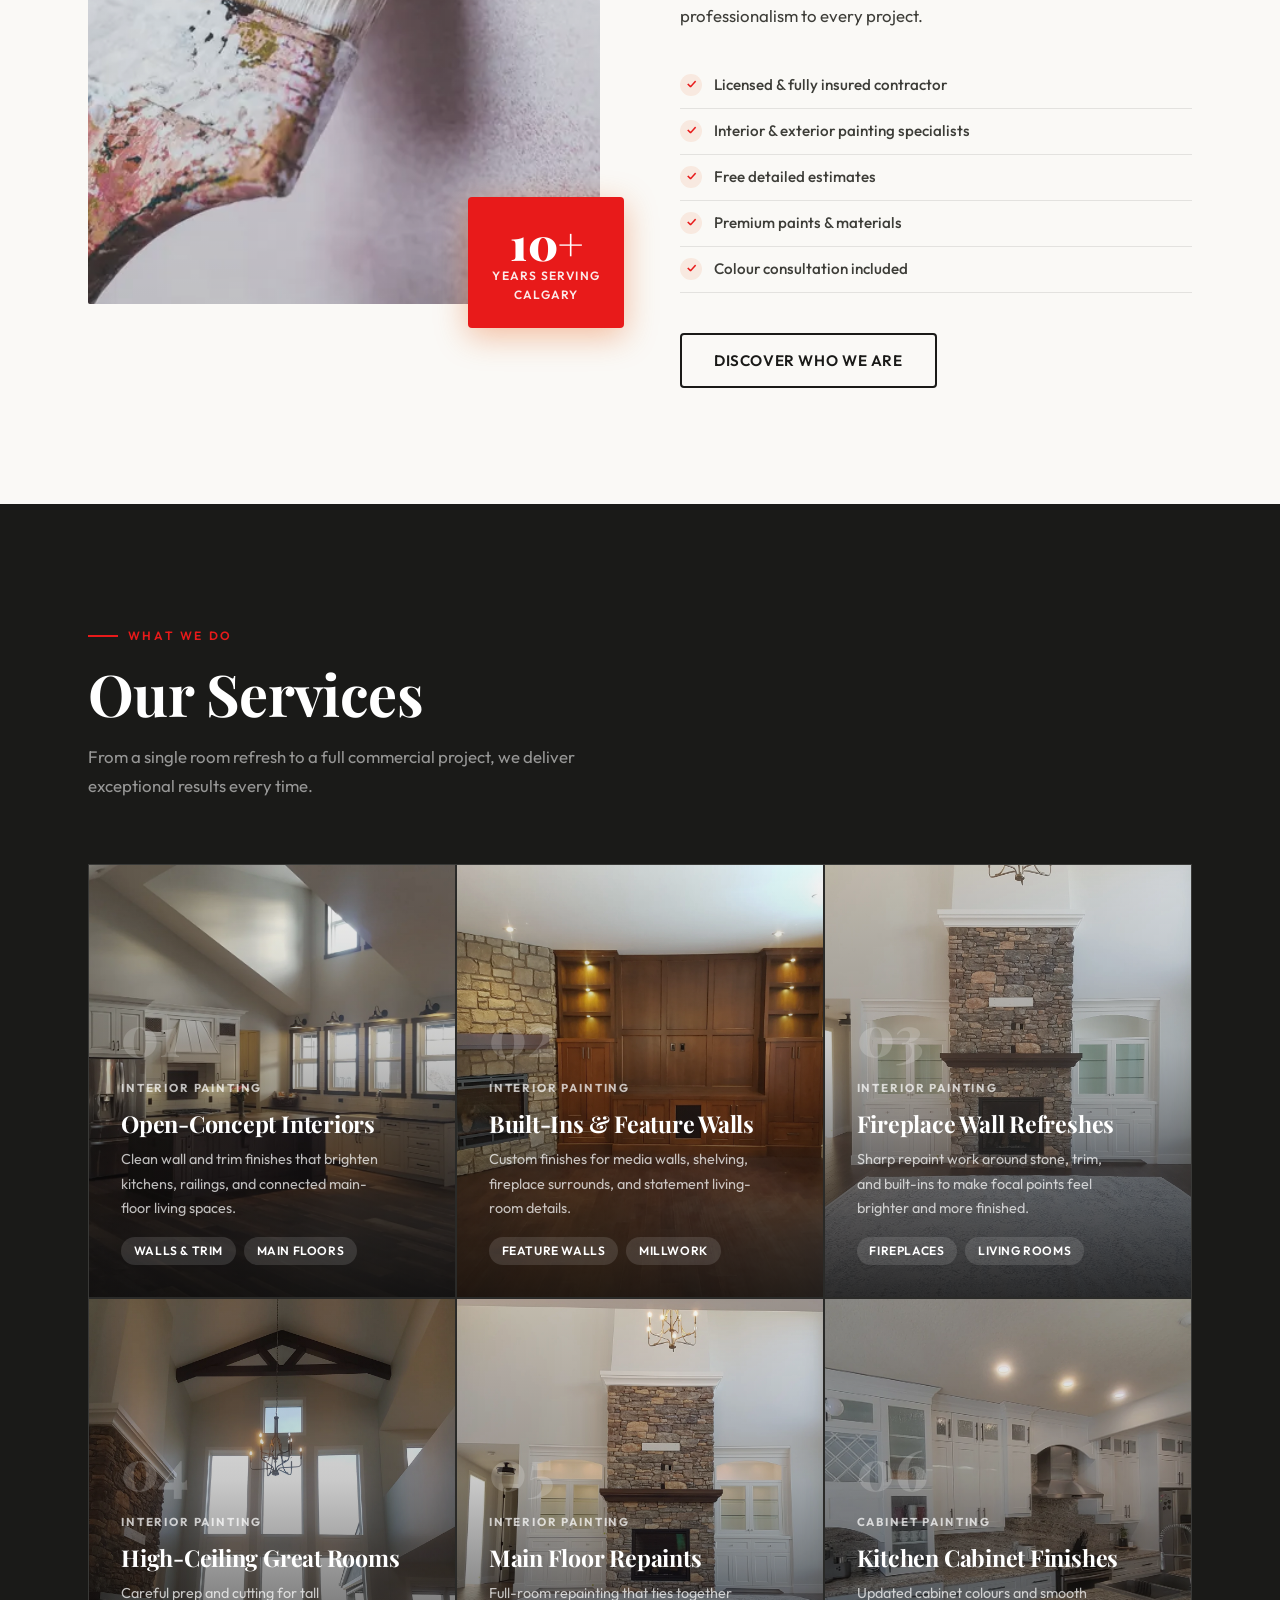
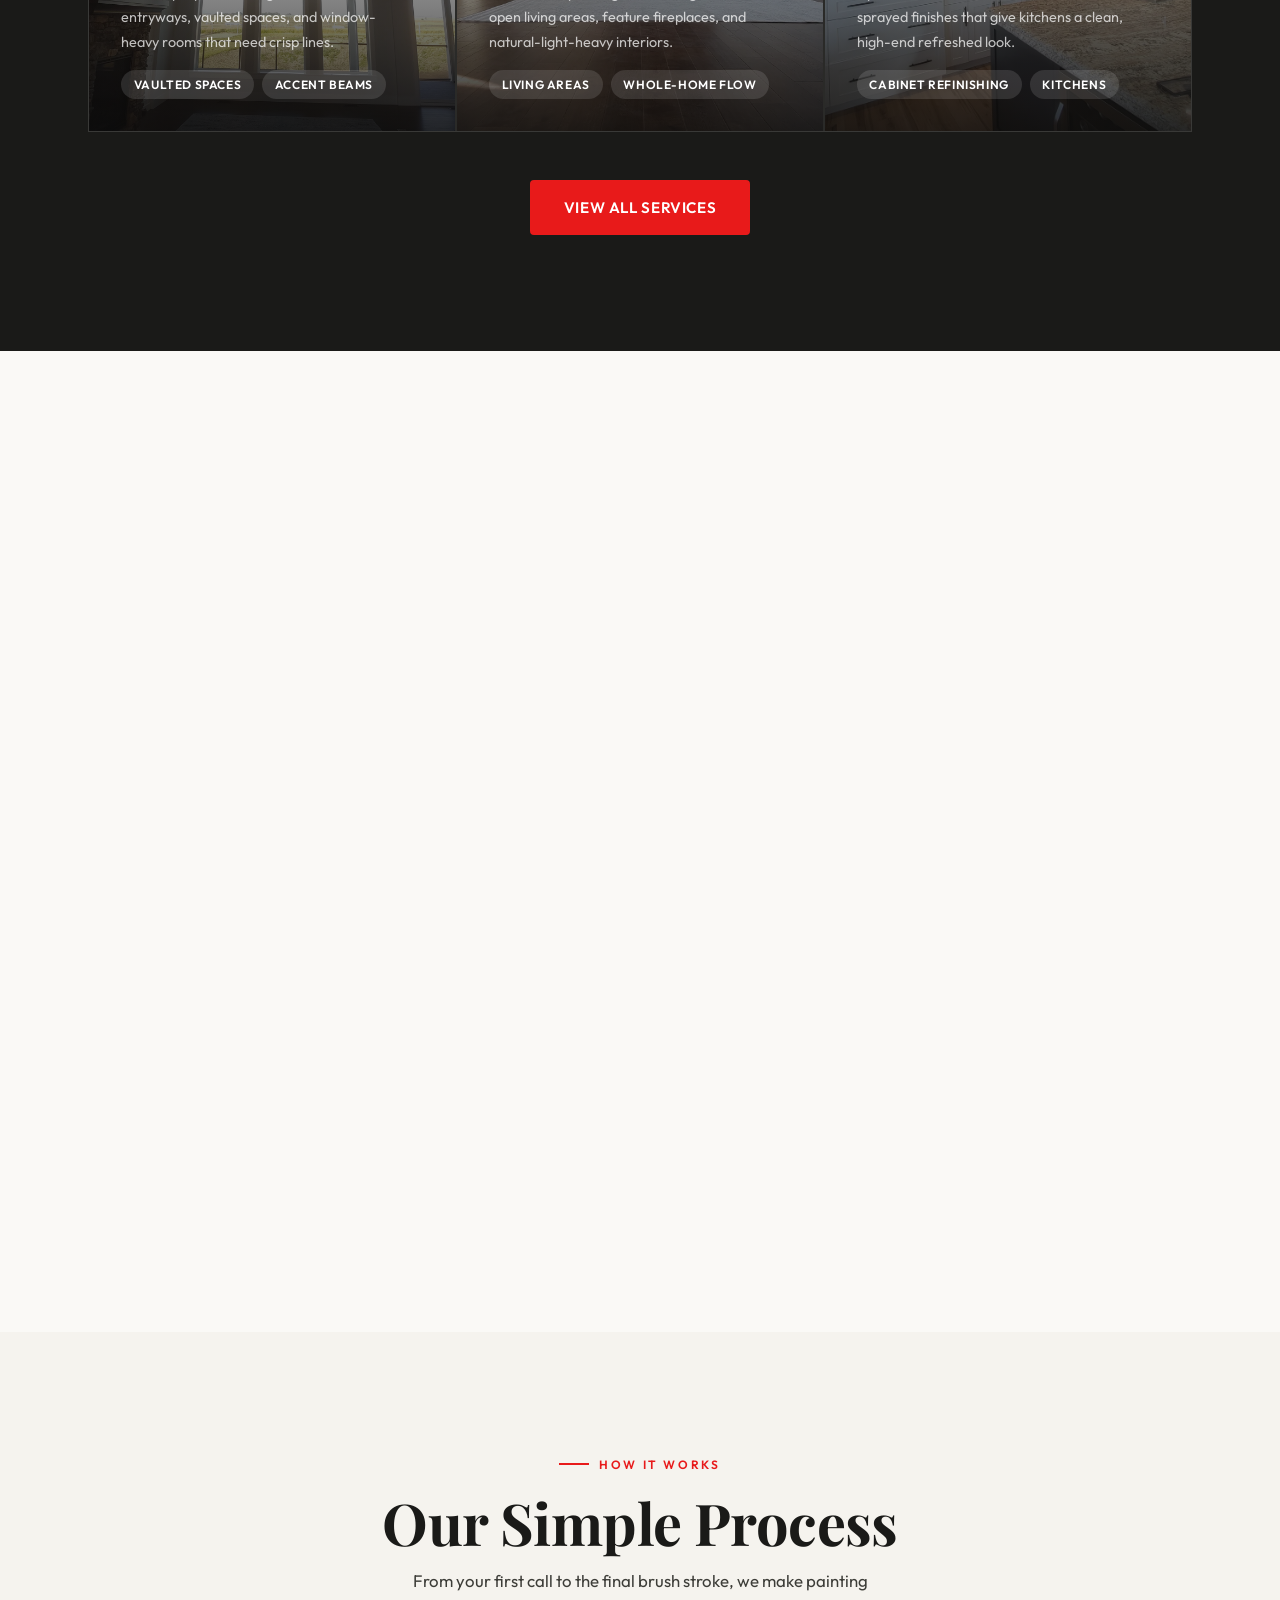
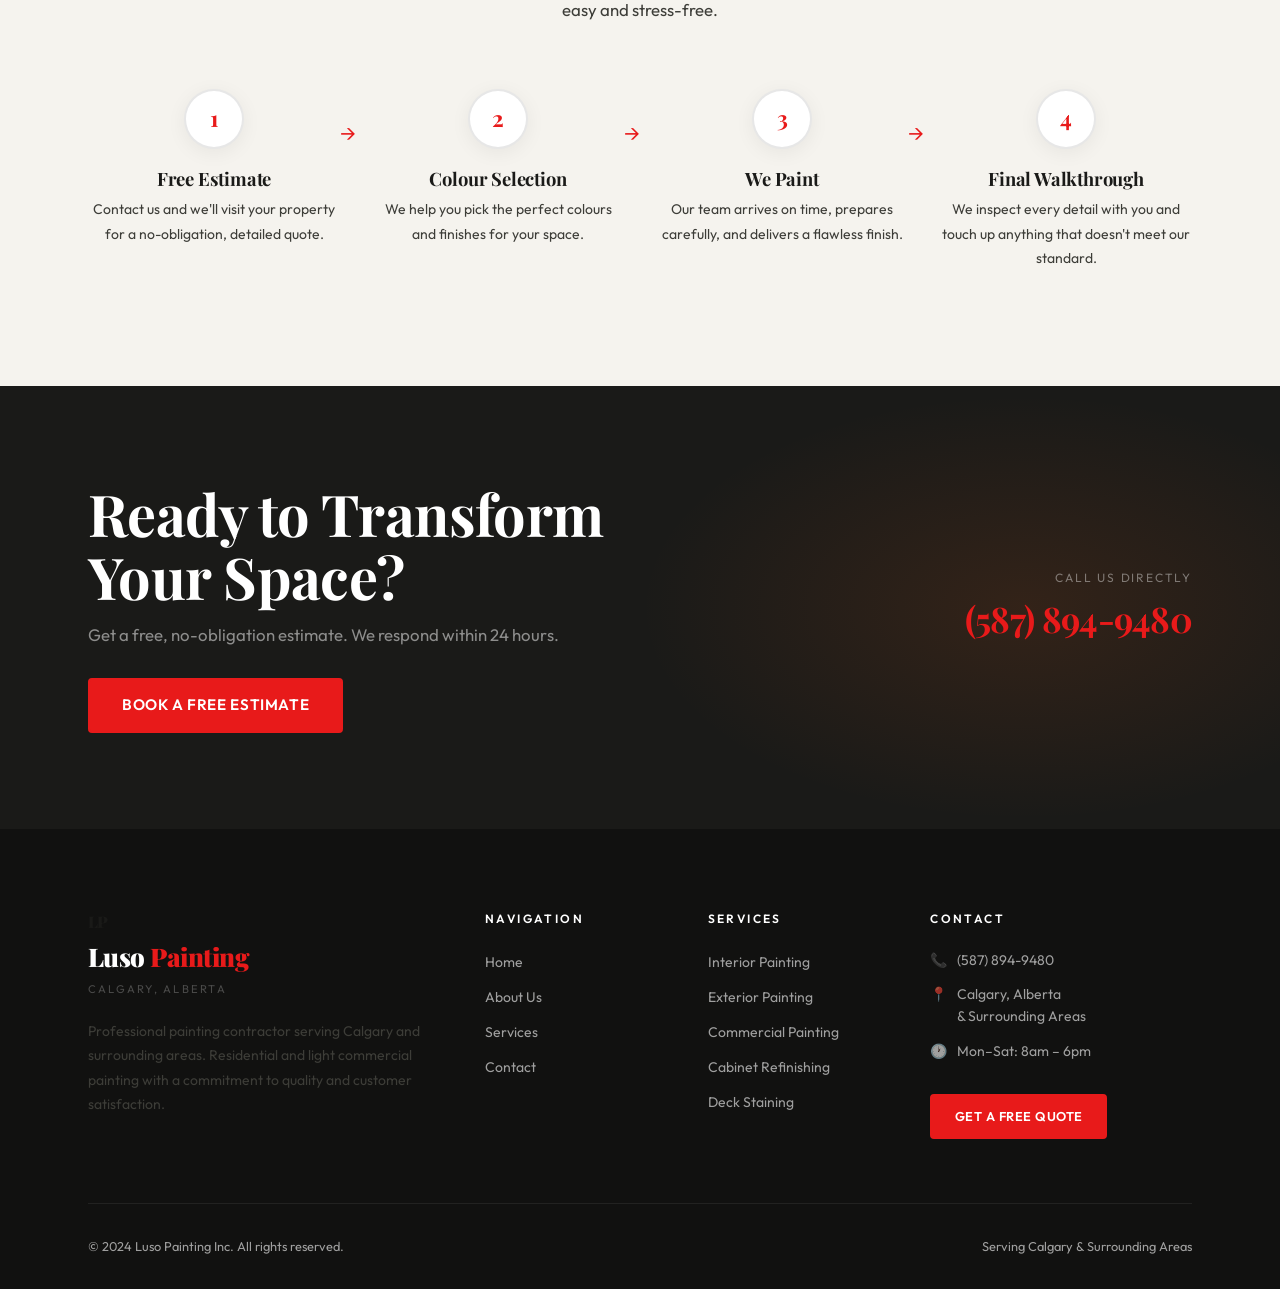
==== commit 1ccea3ea: "Update copy and after image." ====
--- a/index.html
+++ b/index.html
@@ -66,7 +66,7 @@
       </div>
       <div class="hero__stats">
         <div>
-          <div class="hero__stat-num">10<span>+</span></div>
+          <div class="hero__stat-num">20<span>+</span></div>
           <div class="hero__stat-label">Years Experience</div>
         </div>
         <div>
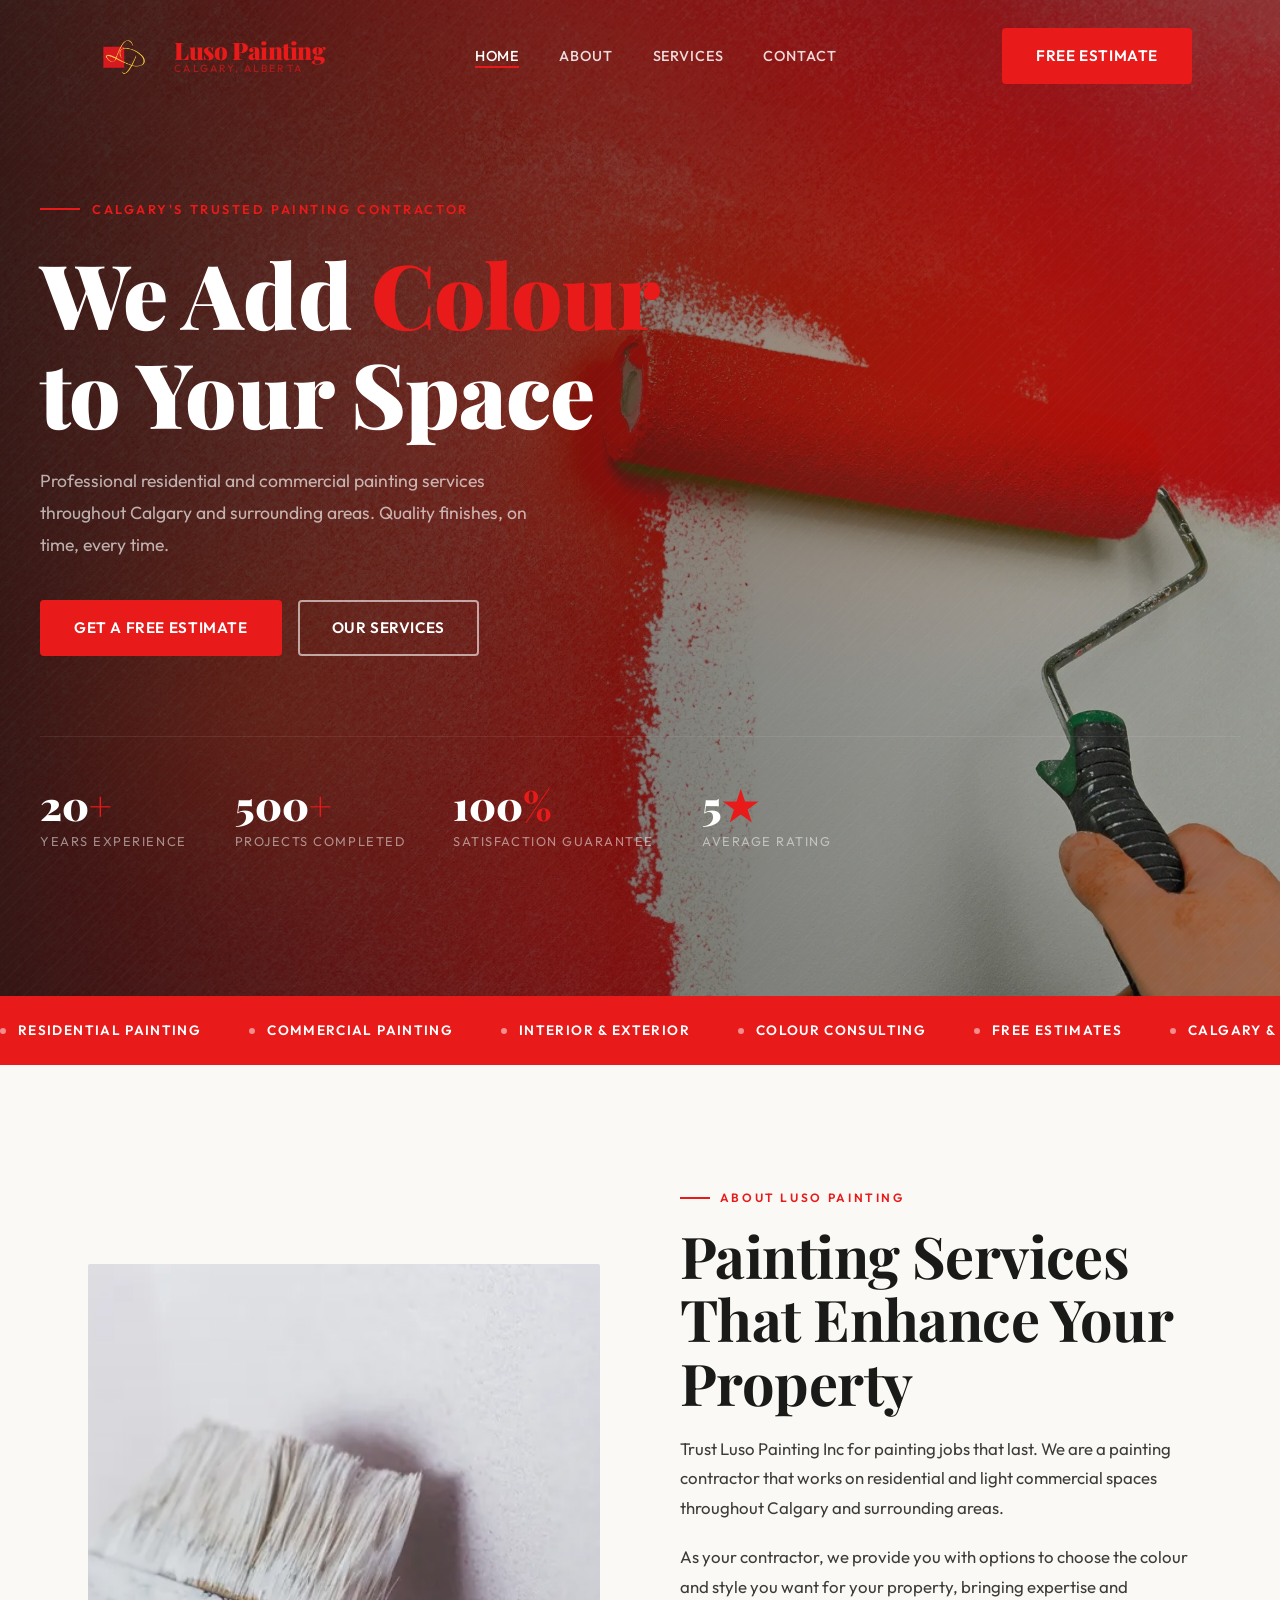
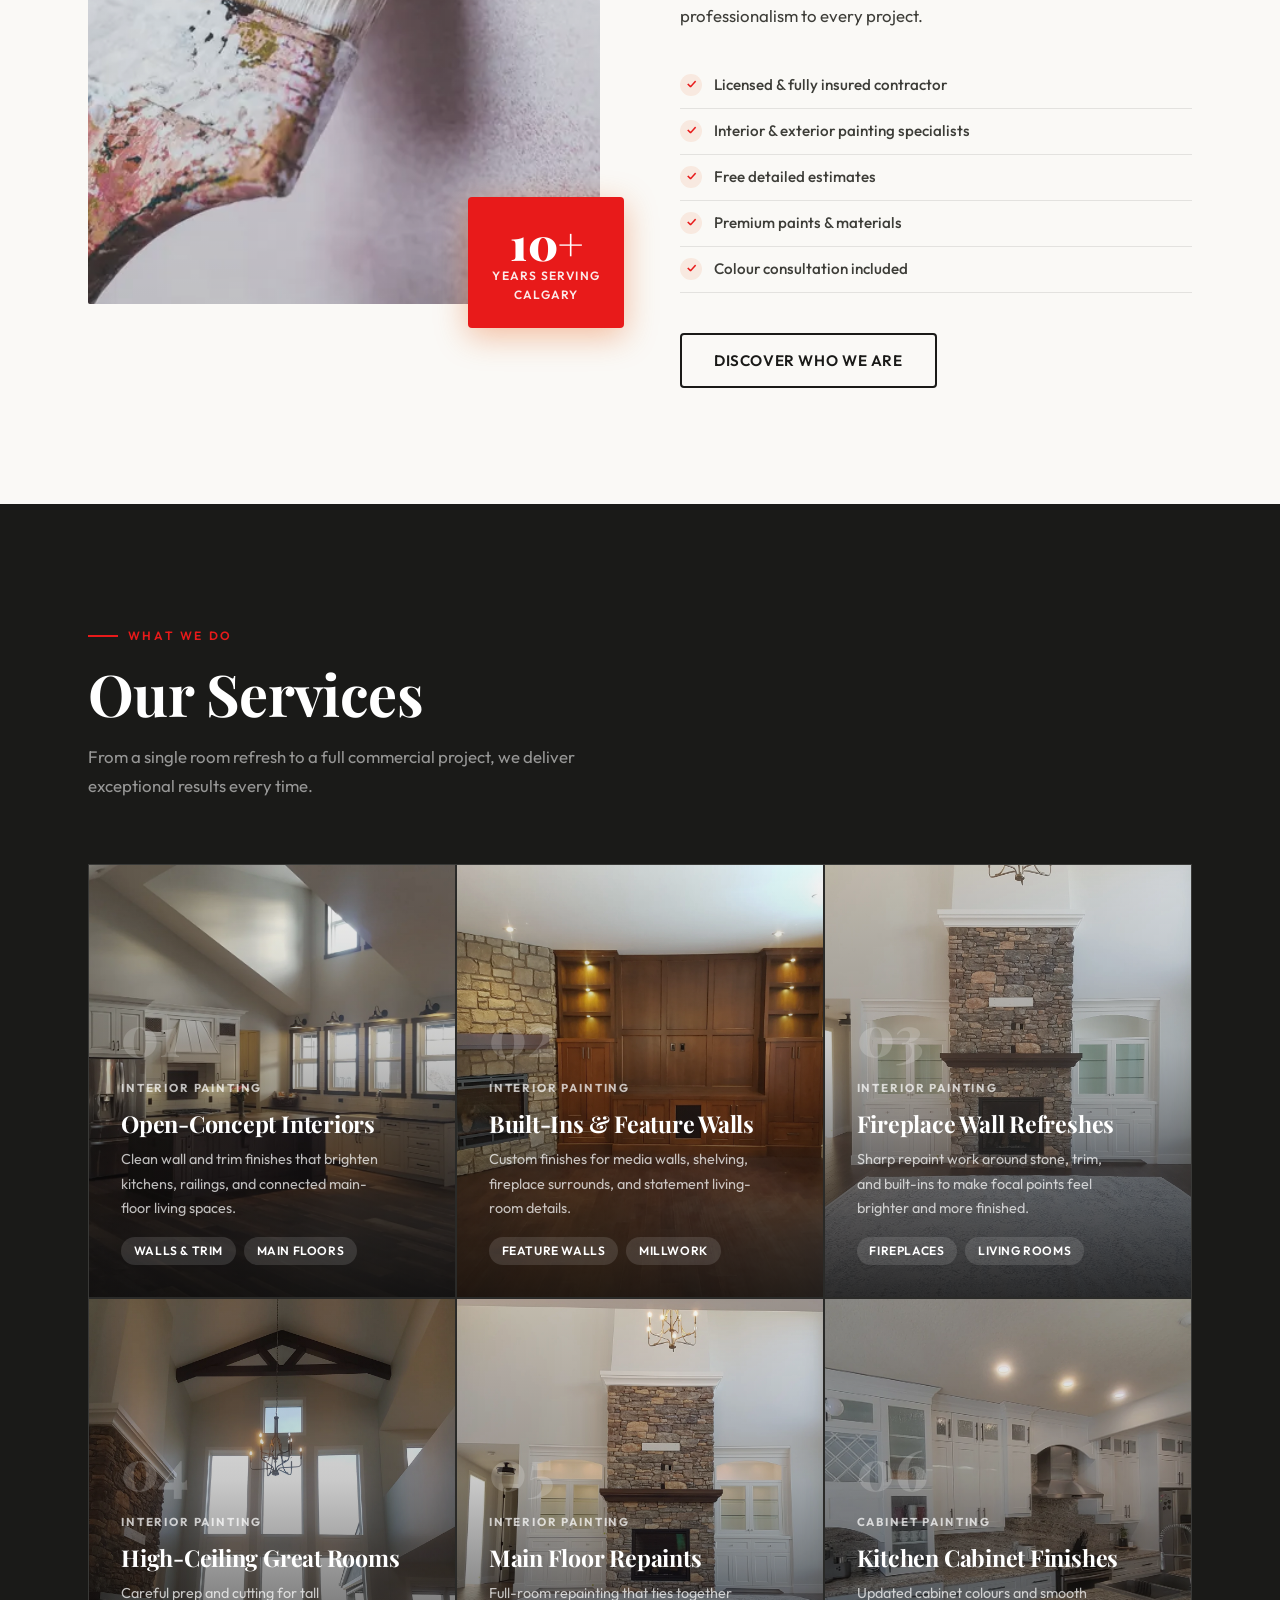
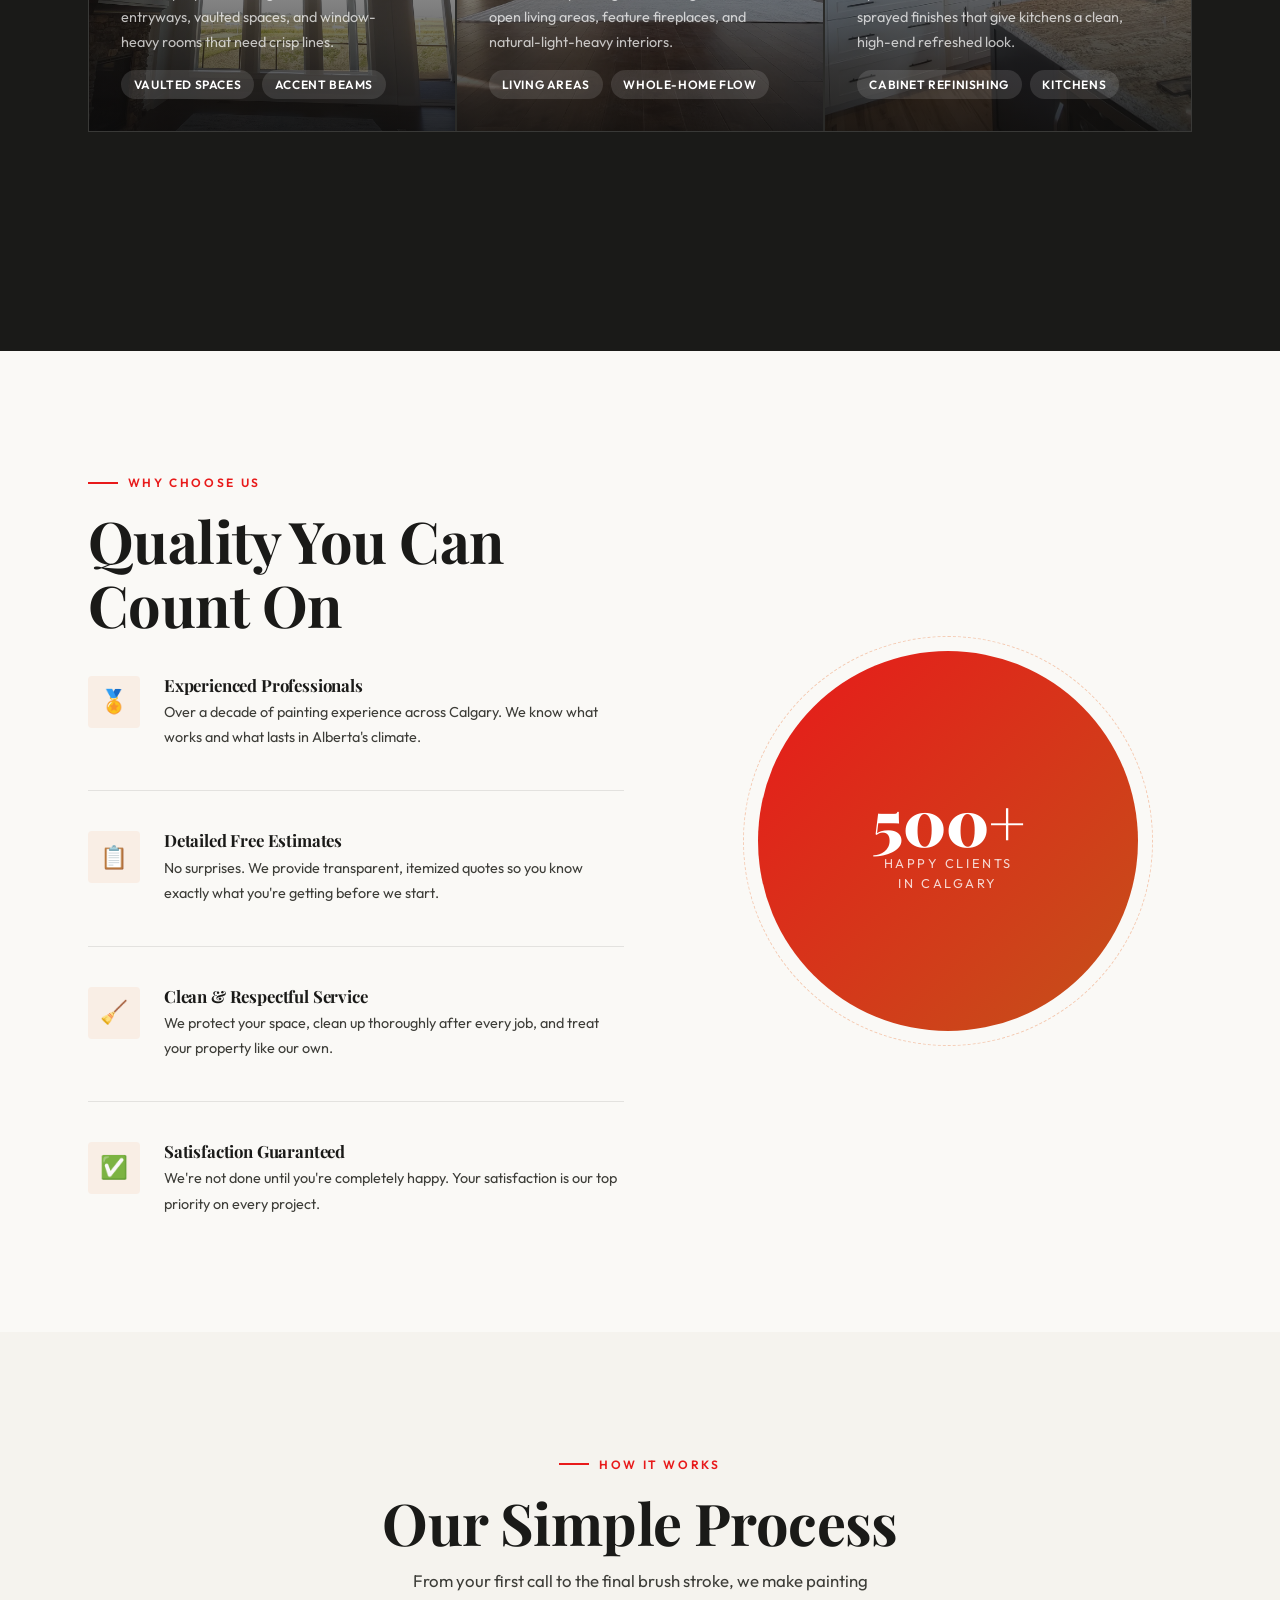
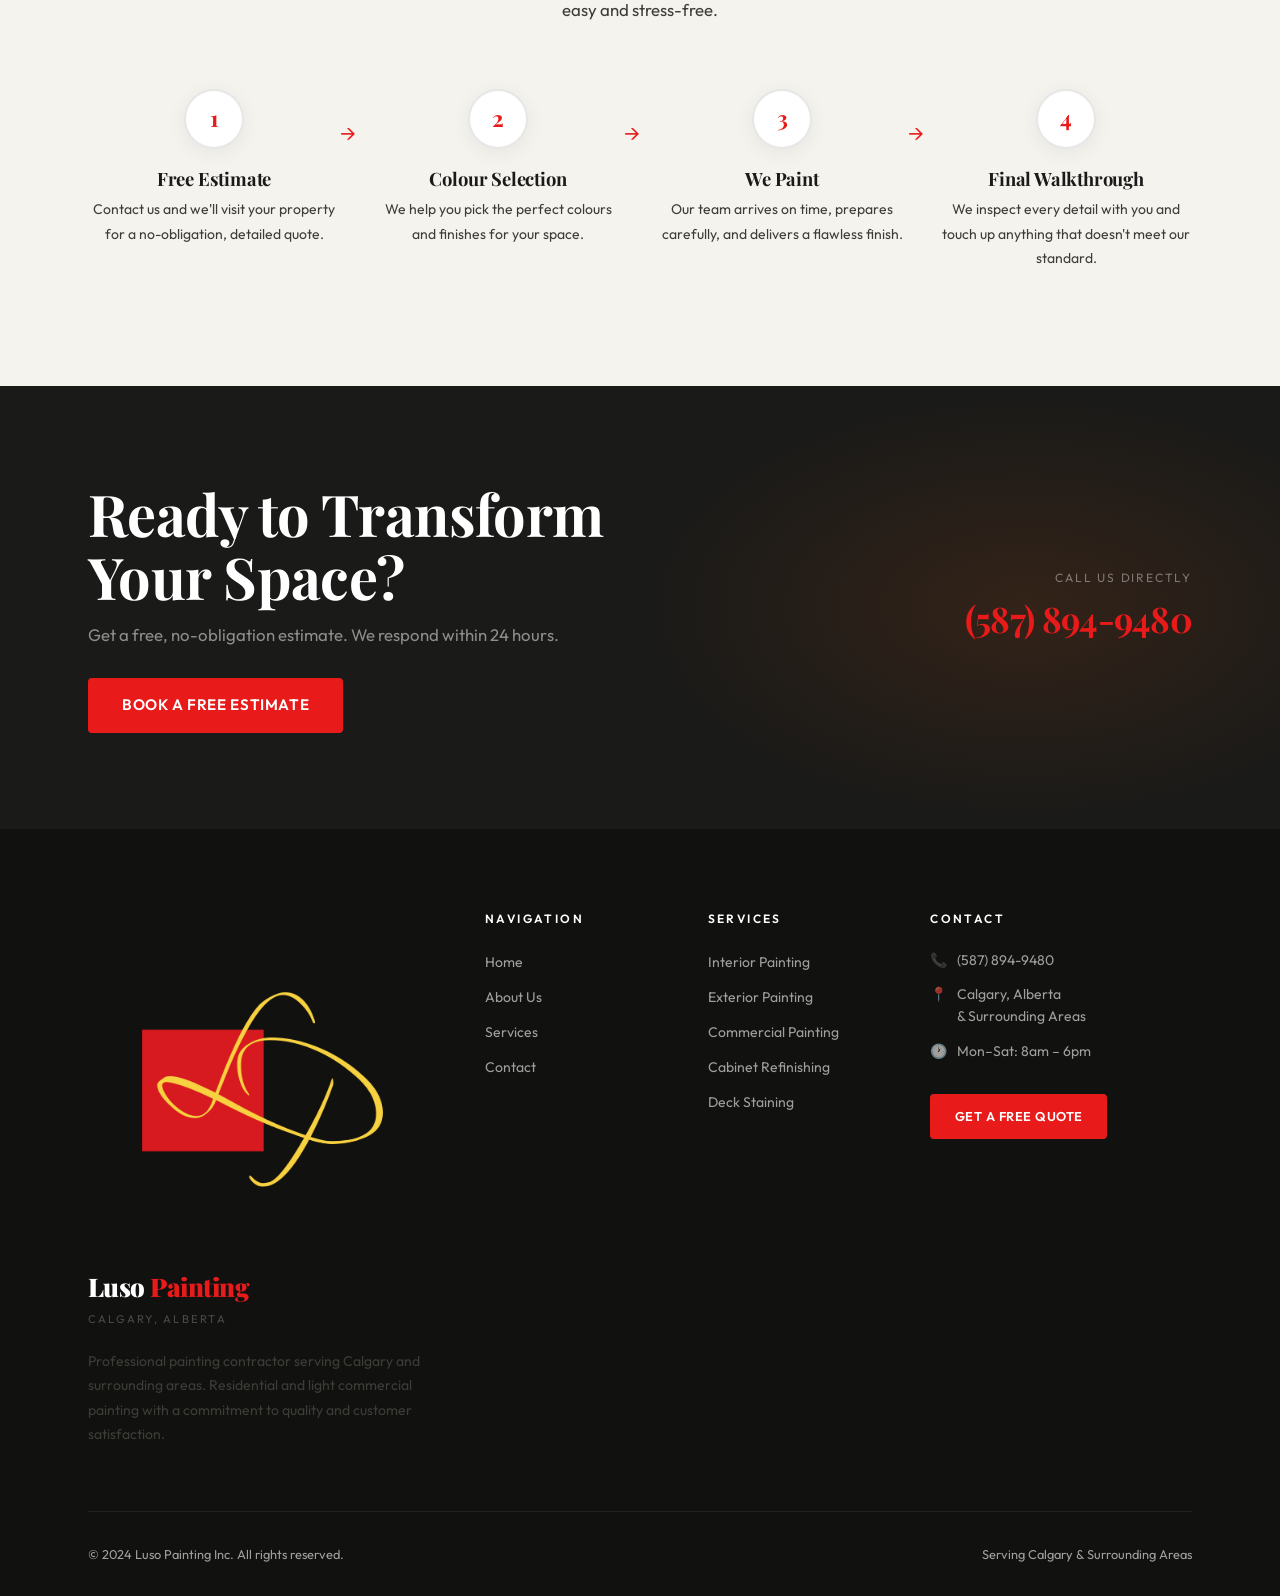
==== commit bbda45b1: "Address logo PDF bug." ====
--- a/index.html
+++ b/index.html
@@ -18,9 +18,7 @@
       <div class="nav__inner">
         <a href="index.html" class="nav__logo" aria-label="Luso Painting home">
           <span class="brand-mark brand-mark--nav" aria-hidden="true">
-            <object data="images/logo.png" type="application/pdf" class="brand-mark__asset" tabindex="-1">
-              <span class="brand-mark__fallback">LP</span>
-            </object>
+            <img src="images/logo.png" alt="" class="brand-mark__asset">
           </span>
           <span class="nav__logo-copy">
             <span class="nav__logo-name">Luso<span> Painting</span></span>
@@ -351,9 +349,7 @@
       <div class="footer__grid">
         <div class="footer__brand">
           <span class="brand-mark brand-mark--footer" aria-hidden="true">
-            <object data="images/logo.png" type="application/pdf" class="brand-mark__asset" tabindex="-1">
-              <span class="brand-mark__fallback">LP</span>
-            </object>
+            <img src="images/logo.png" alt="" class="brand-mark__asset">
           </span>
           <div class="footer__brand-copy">
             <div class="footer__brand-name">Luso<span> Painting</span></div>
